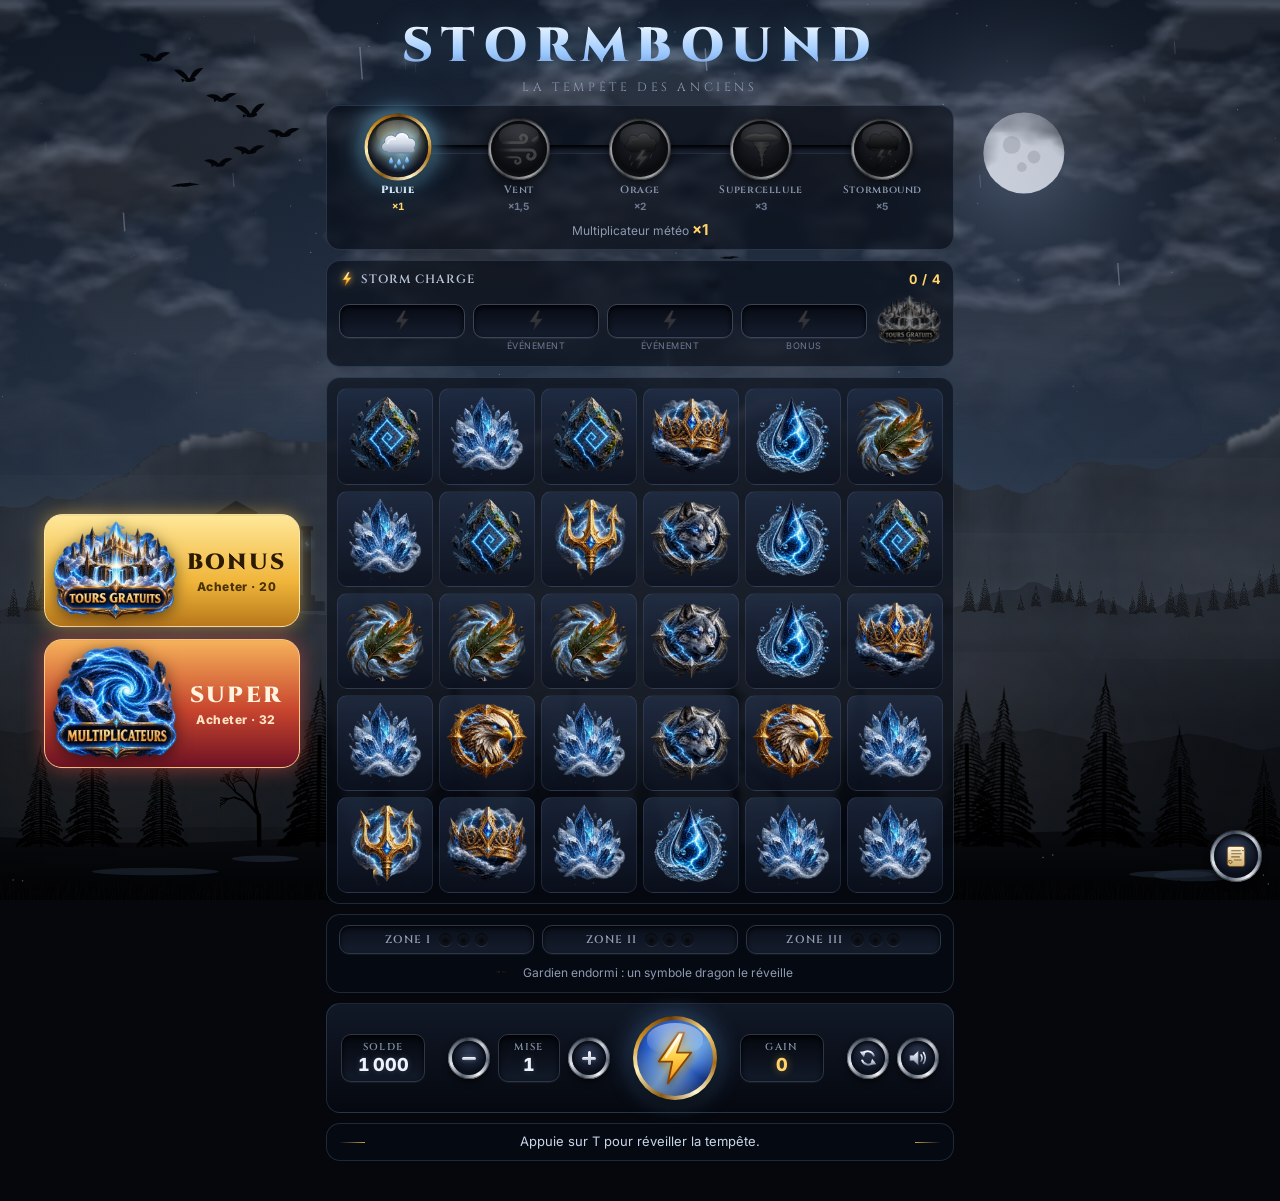
==== index.html @ 4acd870b "Show a gold lightning bolt on the SPIN orb instead of the T The T key still spins.  Co-Authored-By: " ====
<!doctype html>
<html lang="fr">
<head>
  <meta charset="utf-8">
  <meta name="viewport" content="width=device-width, initial-scale=1">
  <title>Stormbound — La Tempête des Anciens</title>
  <link rel="preconnect" href="https://fonts.googleapis.com">
  <link rel="stylesheet" href="https://fonts.googleapis.com/css2?family=Cinzel:wght@600;900&family=Inter:wght@400;600;800&display=swap">
  <link rel="stylesheet" href="style.css">
</head>
<body data-level="0">
  <canvas id="bg"></canvas>

  <div id="app">
    <header>
      <h1>STORMBOUND</h1>
      <div class="sub">La Tempête des Anciens</div>
    </header>

    <section id="weather" aria-label="Niveau de tempête">
      <div class="meter">
        <div class="groove"><div class="energy"></div></div>
        <div class="steps">
          <div class="step" data-l="0">
            <div class="medal"><div class="glass"><svg class="wx" viewBox="0 0 64 64" aria-hidden="true"><use href="#sym-wx0"/></svg></div></div>
            <small>Pluie</small><em>×1</em>
          </div>
          <div class="step" data-l="1">
            <div class="medal"><div class="glass"><svg class="wx" viewBox="0 0 64 64" aria-hidden="true"><use href="#sym-wx1"/></svg></div></div>
            <small>Vent</small><em>×1,5</em>
          </div>
          <div class="step" data-l="2">
            <div class="medal"><div class="glass"><svg class="wx" viewBox="0 0 64 64" aria-hidden="true"><use href="#sym-wx2"/></svg></div></div>
            <small>Orage</small><em>×2</em>
          </div>
          <div class="step" data-l="3">
            <div class="medal"><div class="glass"><svg class="wx" viewBox="0 0 64 64" aria-hidden="true"><use href="#sym-wx3"/></svg></div></div>
            <small>Supercellule</small><em>×3</em>
          </div>
          <div class="step" data-l="4">
            <div class="medal"><div class="glass"><svg class="wx" viewBox="0 0 64 64" aria-hidden="true"><use href="#sym-wx4"/></svg></div></div>
            <small>Stormbound</small><em>×5</em>
          </div>
        </div>
      </div>
      <div class="mult">Multiplicateur météo <b id="mult">×1</b></div>
    </section>

    <section id="gauge" aria-label="Storm Charge">
      <div class="charge-head">
        <svg class="bolt-ico" viewBox="0 0 64 64" aria-hidden="true"><use href="#sym-bolt"/></svg>
        <span>Storm Charge</span>
        <b><span id="chargeVal">0</span> / 4</b>
      </div>
      <div class="charge-row">
        <div class="cells">
          <div class="slot" data-i="0"><svg viewBox="0 0 64 64" aria-hidden="true"><use href="#sym-bolt"/></svg></div>
          <div class="slot" data-i="1"><svg viewBox="0 0 64 64" aria-hidden="true"><use href="#sym-bolt"/></svg><small>Événement</small></div>
          <div class="slot" data-i="2"><svg viewBox="0 0 64 64" aria-hidden="true"><use href="#sym-bolt"/></svg><small>Événement</small></div>
          <div class="slot" data-i="3"><svg viewBox="0 0 64 64" aria-hidden="true"><use href="#sym-bolt"/></svg><small>Bonus</small></div>
        </div>
        <img class="charge-goal" src="img/bonus.webp" alt="Eye of the Storm">
      </div>
    </section>

    <div id="fsBar" hidden></div>

    <div id="machine">
      <div id="buyBar">
        <button class="buy-btn" data-kind="eye" title="Acheter Eye of the Storm">
          <img class="buy-icon" src="img/bonus.webp" alt="">
          <span class="buy-text">
            <span class="buy-label">BONUS</span>
            <span class="buy-price" data-price="eye">20</span>
          </span>
        </button>
        <button class="buy-btn buy-super" data-kind="super" title="Acheter Super Eye of the Storm">
          <img class="buy-icon" src="img/super.webp" alt="">
          <span class="buy-text">
            <span class="buy-label">SUPER</span>
            <span class="buy-price" data-price="super">32</span>
          </span>
        </button>
      </div>
      <section id="boardWrap">
        <div id="dragon" aria-hidden="true">🐉</div>
        <div id="zoneLayer" aria-hidden="true">
          <div class="zone" data-z="0"></div><div class="zone" data-z="1"></div><div class="zone" data-z="2"></div>
        </div>
        <div id="board"></div>
        <div id="eye" aria-hidden="true"></div>
        <div id="banner"></div>
      </section>
    </div>

    <section id="zones" aria-label="Frappes du Gardien">
      <div class="zone-row">
        <div class="zinfo" data-z="0"><span>Zone I</span><div class="sockets"><i></i><i></i><i></i></div></div>
        <div class="zinfo" data-z="1"><span>Zone II</span><div class="sockets"><i></i><i></i><i></i></div></div>
        <div class="zinfo" data-z="2"><span>Zone III</span><div class="sockets"><i></i><i></i><i></i></div></div>
      </div>
      <div id="dragonStatus">
        <svg class="eye" viewBox="0 0 64 64" aria-hidden="true"><use href="#sym-icoeye"/></svg>
        <span class="txt">Gardien endormi : un symbole dragon le réveille</span>
      </div>
    </section>

    <section id="controls">
      <div class="plaque stat-balance"><small>Solde</small><b id="balance">1000</b></div>
      <div class="bet">
        <button id="betDown" class="knob" aria-label="Baisser la mise"><span class="minus"></span></button>
        <div class="plaque plaque-bet"><small>Mise</small><b id="bet">1</b></div>
        <button id="betUp" class="knob" aria-label="Augmenter la mise"><span class="plus"></span></button>
      </div>
      <button id="spin" aria-label="Lancer (touche T)"><svg class="spin-bolt" viewBox="0 0 64 64" aria-hidden="true"><use href="#sym-bolt"/></svg></button>
      <div class="plaque stat-win"><small>Gain</small><b id="win">0</b></div>
      <div class="toggles">
        <button id="auto" class="knob" title="Tours automatiques" aria-label="Tours automatiques"><svg viewBox="0 0 64 64" aria-hidden="true"><use href="#sym-icoauto"/></svg></button>
        <button id="sound" class="knob" title="Son" aria-label="Son"><svg viewBox="0 0 64 64" aria-hidden="true"><use href="#sym-icosound"/></svg></button>
      </div>
    </section>

    <div id="msg">Appuie sur T pour réveiller la tempête.</div>

    <button id="rulesBtn" class="knob" title="Règles et table des gains" aria-label="Règles et table des gains"><svg viewBox="0 0 64 64" aria-hidden="true"><use href="#sym-icorules"/></svg></button>


  </div>

  <div id="rulesModal" hidden>
    <div class="buy-card rules-card" role="dialog" aria-modal="true" aria-labelledby="rulesTitle">
      <h2 id="rulesTitle">Règles &amp; table des gains</h2>
      <div id="paytable"></div>
      <ul class="rules">
        <li><b>Gains partout :</b> 8 symboles identiques ou plus, n'importe où sur la grille 6×5 (Wilds compris, avec au moins 4 vrais symboles). Les gagnants explosent et d'autres tombent en cascade.</li>
        <li><b>Météo :</b> chaque tour commence sous la Pluie. Chaque cascade gagnante renforce la tempête (Vent ×1,5 → Orage ×2 → Supercellule ×3 → STORMBOUND ×5), et le multiplicateur s'applique aux gains suivants.</li>
        <li><b>Storm Charge :</b> chaque éclair remplit un quart de la jauge. À 2 puis à 3 éclairs, un événement aléatoire se produit : Éclair, Rafale, Pluie torrentielle ou Œil du cyclone.</li>
        <li><b>Eye of the Storm :</b> 4 éclairs dans un tour : silence… puis BOOM. 8 tours gratuits avec des Storm Wilds collants (3 vies). La tempête ne redescend plus d'un tour gratuit à l'autre, et 4 nouveaux éclairs ajoutent 3 tours.</li>
        <li><b>Achat de bonus :</b> les boutons BONUS et SUPER lancent directement 4 tours gratuits avec le Gardien : Eye of the Storm (20× la mise, 1 à 2 Storm Wilds) ou Super Eye of the Storm (32× la mise, 2 à 3 Storm Wilds). RTP de l'achat ≈ 96 %. Le bonus gagné avec 4 éclairs reste plus grand (8 tours).</li>
        <li><b>Le Gardien :</b> quand il apparaît, il devient Wild et frappe la grille. Pendant le bonus, il frappe à chaque tour et à chaque éclair. Au bout de 3 frappes au même endroit, la zone devient une <i>zone de tempête</i> : plus d'éclairs, plus de symboles premium, et des Wilds.</li>
      </ul>
      <p class="note" id="mathInfo"></p>
      <p class="note">Prototype de démonstration : crédits fictifs, aucun argent réel.</p>
      <button id="rulesClose">Fermer</button>
    </div>
  </div>

  <div id="buyModal" hidden>
    <div class="buy-card" role="dialog" aria-modal="true" aria-labelledby="buyTitle">
      <h2 id="buyTitle">Acheter un bonus</h2>
      <p class="buy-sub">Le bonus démarre tout de suite. Les gains sont calculés sur ta mise actuelle (<b id="buyBet">1</b>).</p>
      <div id="offers"></div>
      <div id="buyConfirm" hidden>
        <img id="confirmArt" src="img/bonus.webp" alt="">
        <p id="confirmText"></p>
        <div class="confirm-actions">
          <button id="confirmYes">Oui</button>
          <button id="confirmNo">Non</button>
        </div>
      </div>
      <button id="buyClose">Annuler</button>
    </div>
  </div>

  <div id="bonusWin" hidden>
    <div class="bw-rays" aria-hidden="true"></div>
    <div class="bw-card" role="status" aria-live="polite">
      <img class="bw-emblem" src="img/bonus.webp" alt="">
      <div class="bw-tier">GAIN</div>
      <div class="bw-amount">0</div>
      <div class="bw-x">×0 la mise</div>
      <div class="bw-sub"></div>
      <small class="bw-skip">Clique pour passer</small>
    </div>
  </div>

  <canvas id="fx"></canvas>
  <div id="transition" aria-hidden="true"></div>
  <script src="engine.js"></script>
  <script src="symbols.js"></script>
  <script src="game.js"></script>
</body>
</html>
---- style.css ----
:root {
  color-scheme: dark;
  --ink: #e8eef8;
  --muted: #8d9bb3;
  --panel: rgba(8, 12, 22, 0.62);
  --line: rgba(150, 180, 230, 0.18);
  --storm: #7fd3ff;
  --bolt: #eaf6ff;
  --gold: #ffd46b;
  --danger: #ff5a7a;
  --gap: 6px;
}

* { box-sizing: border-box; }

html, body {
  margin: 0;
  min-height: 100%;
  background: #05070c;
  color: var(--ink);
  font-family: Inter, system-ui, sans-serif;
  overflow-x: hidden;
}

canvas#bg, canvas#fx {
  position: fixed;
  inset: 0;
  width: 100vw;
  height: 100vh;
  display: block;
}
canvas#bg { z-index: 0; }
canvas#fx { z-index: 10; pointer-events: none; }

#app {
  position: relative;
  z-index: 1;
  max-width: 660px;
  margin: 0 auto;
  padding: 14px 16px 40px;
  display: flex;
  flex-direction: column;
  gap: 10px;
}

header { text-align: center; }
h1 {
  font-family: Cinzel, Georgia, serif;
  font-weight: 900;
  letter-spacing: 0.18em;
  margin: 0;
  font-size: clamp(28px, 8vw, 48px);
  background: linear-gradient(180deg, #ffffff 10%, #9fc9ff 60%, #5a79b8);
  -webkit-background-clip: text;
  background-clip: text;
  color: transparent;
  text-shadow: 0 0 30px rgba(127, 211, 255, 0.25);
}
.sub {
  font-family: Cinzel, Georgia, serif;
  color: var(--muted);
  letter-spacing: 0.3em;
  font-size: 12px;
  text-transform: uppercase;
}

section, #msg, details {
  background: var(--panel);
  border: 1px solid var(--line);
  border-radius: 14px;
  backdrop-filter: blur(3px);
}

/* ---------- weather ---------- */
#weather { padding: 12px 12px 10px; }

/* Five metal medallions on an engraved groove; the groove fills with storm energy */
.meter { position: relative; }
.groove {
  position: absolute;
  left: 10%;
  right: 10%;
  top: 27px;
  height: 8px;
  border-radius: 8px;
  background: linear-gradient(180deg, #05080f, #1a2233);
  box-shadow: inset 0 2px 3px rgba(0, 0, 0, 0.8), 0 1px 0 rgba(255, 255, 255, 0.08);
  overflow: hidden;
}
.groove .energy {
  height: 100%;
  width: 0%;
  border-radius: 8px;
  background: linear-gradient(90deg, #4f8fe8, #7fe0ff 30%, #ffd46b 55%, #7fe0b0 75%, #ff4d73);
  background-size: 100% 100%;
  box-shadow: 0 0 10px rgba(127, 224, 255, 0.8);
  transition: width 0.6s cubic-bezier(.2, .9, .3, 1);
}
.steps { position: relative; display: grid; grid-template-columns: repeat(5, 1fr); gap: 4px; }
.step {
  --glow: 127, 211, 255;
  display: flex;
  flex-direction: column;
  align-items: center;
  gap: 3px;
  text-align: center;
}
.step[data-l="1"] { --glow: 190, 225, 255; }
.step[data-l="2"] { --glow: 255, 205, 80; }
.step[data-l="3"] { --glow: 130, 240, 190; }
.step[data-l="4"] { --glow: 255, 77, 115; }
.medal {
  width: 62px;
  height: 62px;
  padding: 3px;
  border-radius: 50%;
  background: conic-gradient(from 210deg, #5d6878, #e9eef6, #7c8798, #3c4452, #cfd6e2, #6a7485, #f4f7fb, #5d6878);
  box-shadow: 0 3px 8px rgba(0, 0, 0, 0.6), inset 0 0 0 1px rgba(0, 0, 0, 0.5);
  transition: box-shadow 0.4s, filter 0.4s, transform 0.4s;
}
.glass {
  width: 100%;
  height: 100%;
  border-radius: 50%;
  display: grid;
  place-items: center;
  background: radial-gradient(circle at 50% 30%, #2a3752, #0b111f 68%);
  box-shadow: inset 0 3px 6px rgba(0, 0, 0, 0.85), inset 0 -2px 4px rgba(255, 255, 255, 0.06);
  position: relative;
  overflow: hidden;
}
.glass::after {
  /* curved reflection on the glass */
  content: "";
  position: absolute;
  inset: 3px 8px auto;
  height: 42%;
  border-radius: 50% 50% 45% 45%;
  background: linear-gradient(180deg, rgba(255, 255, 255, 0.22), rgba(255, 255, 255, 0));
  pointer-events: none;
}
.wx { width: 76%; height: 76%; transition: filter 0.4s, opacity 0.4s; }
.step small {
  font-family: Cinzel, Georgia, serif;
  font-size: 10.5px;
  font-weight: 600;
  letter-spacing: 0.06em;
  color: var(--muted);
}
.step em { font-style: normal; font-size: 10px; font-weight: 700; color: #6d7a90; font-variant-numeric: tabular-nums; }

/* not reached yet: dark, unlit glass */
.step:not(.on):not(.done) .wx { filter: grayscale(1) brightness(0.45); opacity: 0.75; }
.step:not(.on):not(.done) .medal { filter: brightness(0.7) saturate(0.4); }
/* already passed: lit but calm */
.step.done .medal { box-shadow: 0 3px 8px rgba(0, 0, 0, 0.6), 0 0 8px rgba(var(--glow), 0.35); }
.step.done small { color: #aab6c9; }
/* current level: gold rim, glowing glass */
.step.on .medal {
  background: conic-gradient(from 210deg, #8a5a14, #fff1b8, #c98a1c, #6e3f0a, #ffe08a, #a86d16, #fff6d0, #8a5a14);
  box-shadow: 0 3px 10px rgba(0, 0, 0, 0.6), 0 0 18px rgba(var(--glow), 0.75), 0 0 34px rgba(var(--glow), 0.35);
  transform: translateY(-2px) scale(1.08);
}
.step.on .glass { background: radial-gradient(circle at 50% 35%, rgba(var(--glow), 0.35), #0b111f 70%); }
.step.on .wx { filter: drop-shadow(0 0 4px rgba(var(--glow), 0.9)); animation: wxFloat 3s ease-in-out infinite; }
.step.on small { color: var(--ink); font-weight: 900; }
.step.on em { color: var(--gold); }
@keyframes wxFloat { 50% { transform: translateY(-2px); } }

.mult { margin-top: 8px; font-size: 12px; color: var(--muted); text-align: center; }
.mult b { color: var(--gold); font-size: 15px; }

/* ---------- Storm Charge: four energy cells leading to the bonus ---------- */
#gauge { padding: 10px 12px 8px; }
.charge-head {
  display: flex;
  align-items: center;
  gap: 6px;
  margin-bottom: 8px;
  font-family: Cinzel, Georgia, serif;
  font-size: 12px;
  font-weight: 600;
  letter-spacing: 0.08em;
  text-transform: uppercase;
  color: #b8c4d8;
}
.charge-head .bolt-ico { width: 16px; height: 16px; filter: drop-shadow(0 0 3px rgba(255, 200, 60, 0.7)); }
.charge-head b { margin-left: auto; font-family: Inter, system-ui, sans-serif; font-size: 13px; color: #ffd46b; font-variant-numeric: tabular-nums; }
.charge-row { display: flex; align-items: center; gap: 10px; }
.cells { flex: 1; display: grid; grid-template-columns: repeat(4, 1fr); gap: 8px; }
.slot {
  position: relative;
  height: 34px;
  border-radius: 10px;
  display: grid;
  place-items: center;
  background: linear-gradient(180deg, #070b14, #151d2e);
  border: 1px solid #3a4558;
  box-shadow: inset 0 2px 5px rgba(0, 0, 0, 0.9), 0 1px 0 rgba(255, 255, 255, 0.06);
  transition: background 0.35s, box-shadow 0.35s, border-color 0.35s;
}
.slot svg { width: 24px; height: 24px; filter: grayscale(1) brightness(0.35); opacity: 0.6; transition: filter 0.35s, opacity 0.35s, transform 0.35s; }
.slot small {
  position: absolute;
  top: calc(100% + 3px);
  left: 0;
  right: 0;
  text-align: center;
  font-size: 9px;
  letter-spacing: 0.06em;
  text-transform: uppercase;
  color: #6d7a90;
}
.slot.on {
  border-color: #ffd46b;
  background: radial-gradient(ellipse at 50% 40%, rgba(255, 212, 107, 0.45), #3a2606 80%);
  box-shadow: inset 0 0 10px rgba(255, 220, 120, 0.5), 0 0 14px rgba(255, 190, 60, 0.55);
}
.slot.on svg { filter: drop-shadow(0 0 5px rgba(255, 210, 90, 0.9)); opacity: 1; transform: scale(1.1); }
.slot.on small { color: #ffd46b; }
.slot.charged { animation: slotIn 0.5s cubic-bezier(.2, 1.6, .4, 1); }
@keyframes slotIn { 0% { transform: scale(0.8); } 50% { transform: scale(1.12); } }
#gauge { padding-bottom: 20px; }
.charge-goal {
  width: 64px;
  height: auto;
  filter: grayscale(0.85) brightness(0.55);
  transition: filter 0.4s, transform 0.4s;
}
.charge-goal.ready { filter: drop-shadow(0 0 10px rgba(127, 211, 255, 0.9)); transform: scale(1.08); animation: wxFloat 1.4s ease-in-out infinite; }

/* ---------- board ---------- */
#boardWrap {
  position: relative;
  padding: 10px;
  overflow: hidden;
}
#board {
  position: relative;
  z-index: 2;
  display: grid;
  grid-template-columns: repeat(6, 1fr);
  grid-template-rows: repeat(5, 1fr);
  gap: var(--gap);
  aspect-ratio: 6 / 5;
  transition: opacity 0.35s, transform 0.35s, filter 0.35s;
}
#board.vanish { opacity: 0.05; transform: scale(0.9); filter: blur(4px); }

.cell {
  position: relative;
  display: flex;
  align-items: center;
  justify-content: center;
  border-radius: 10px;
  background: linear-gradient(180deg, rgba(40, 55, 85, 0.55), rgba(12, 18, 32, 0.75));
  border: 1px solid rgba(160, 190, 240, 0.12);
  font-size: clamp(20px, 6.6vw, 42px);
  user-select: none;
}
.cell .sym { display: block; line-height: 1; }
.cell.stormz { border-color: rgba(190, 120, 255, 0.45); }

.cell.s-wild .sym { filter: drop-shadow(0 0 8px #7fd3ff); }
.cell.sticky {
  background: radial-gradient(circle, rgba(127, 211, 255, 0.45), rgba(20, 40, 80, 0.8));
  border-color: #7fd3ff;
  box-shadow: 0 0 14px rgba(127, 211, 255, 0.6), inset 0 0 12px rgba(127, 211, 255, 0.4);
}
.cell.sticky .sym { animation: spinSym 3s linear infinite; transform-origin: 50% 50%; }
.cell.sticky::after {
  content: attr(data-life);
  position: absolute;
  right: 4px;
  bottom: 2px;
  font-size: 11px;
  font-weight: 800;
  color: #fff;
  text-shadow: 0 0 4px #000;
}
.cell.s-charge .sym { filter: drop-shadow(0 0 6px #ffe66b); }
.cell.s-dragon .sym { filter: drop-shadow(0 0 8px #ff5a7a); }

.cell.drop .sym { animation: drop 0.42s cubic-bezier(.3, 1.4, .5, 1) both; animation-delay: var(--d, 0ms); }
.cell.fall .sym { animation: fall 0.32s ease-in both; animation-delay: var(--d, 0ms); }
.cell.slide .sym { animation: slide 0.4s ease-out both; }
.cell.win { animation: winPulse 0.7s ease-in-out; z-index: 3; }
.cell.win .sym { animation: winSym 0.43s ease-out forwards; transform-origin: 50% 50%; }
.cell.burst .sym { animation: burst 0.24s ease-in forwards; transform-origin: 50% 50%; }
.cell.burst .sym.old { animation: none; }
.cell.absorb .sym { animation: absorb 0.45s ease-in forwards; }
.cell.struck { animation: struck 0.6s ease-out; }
.cell.hidden .sym { animation: mystery 0.5s linear infinite; }
.cell.reveal .sym { animation: reveal 0.5s cubic-bezier(.3, 1.6, .5, 1); }
.cell.wildborn { animation: wildborn 0.6s ease-out; }

@keyframes drop { from { transform: translateY(-260%); opacity: 0; } 60% { opacity: 1; } to { transform: none; } }
@keyframes fall { from { transform: translateY(-90%); } to { transform: none; } }
@keyframes slide { from { transform: translateX(var(--sx, 100%)); opacity: 0.2; } to { transform: none; opacity: 1; } }
@keyframes winPulse {
  0%, 100% { box-shadow: none; }
  40% { box-shadow: 0 0 22px var(--gold), inset 0 0 16px rgba(255, 212, 107, 0.6); border-color: var(--gold); }
}
@keyframes winSym { 0% { transform: scale(1); } 55% { transform: scale(1.3); } 100% { transform: scale(1.18); } }
@keyframes burst {
  0% { transform: scale(1.18); opacity: 1; filter: brightness(1); }
  40% { transform: scale(1.45); opacity: 1; filter: brightness(2.4); }
  100% { transform: scale(0.2); opacity: 0; filter: brightness(3); }
}
@keyframes absorb { to { transform: translateY(-300%) scale(0.2); opacity: 0; } }
@keyframes struck {
  0% { background: #eaf6ff; box-shadow: 0 0 40px #bfe7ff; }
  100% { box-shadow: none; }
}
@keyframes mystery { 0% { transform: rotateY(0); } 100% { transform: rotateY(360deg); } }
@keyframes reveal { from { transform: scale(2.2); opacity: 0; } to { transform: none; opacity: 1; } }
@keyframes wildborn { 0% { transform: scale(1.6); background: #fff; } 100% { transform: none; } }
@keyframes spinSym { to { transform: rotate(360deg); } }

#board.slow .cell.hidden .sym { animation-duration: 1.4s; }
#board.slow { filter: saturate(0.6) brightness(0.85); }

/* zones */
#zoneLayer {
  position: absolute;
  inset: 10px;
  z-index: 1;
  display: grid;
  grid-template-columns: repeat(3, 1fr);
  gap: var(--gap);
  pointer-events: none;
}
.zone { border-radius: 12px; transition: background 0.5s, box-shadow 0.5s; }
.zone.storm {
  background: linear-gradient(180deg, rgba(160, 90, 255, 0.28), rgba(255, 60, 120, 0.18));
  box-shadow: 0 0 24px rgba(170, 100, 255, 0.5);
  animation: zonePulse 2.4s ease-in-out infinite;
}
.zone.hitfx { animation: zoneHit 0.7s ease-out; }
@keyframes zonePulse { 50% { box-shadow: 0 0 40px rgba(200, 120, 255, 0.75); } }
@keyframes zoneHit { 0% { background: rgba(230, 245, 255, 0.85); } 100% { background: transparent; } }

/* dragon */
#dragon {
  position: absolute;
  z-index: 0;
  left: 50%;
  top: 50%;
  font-size: min(70vw, 420px);
  line-height: 1;
  transform: translate(-50%, -50%) scale(0.6);
  opacity: 0;
  filter: grayscale(0.6) brightness(0.45) drop-shadow(0 0 40px rgba(127, 211, 255, 0.6));
  transition: opacity 1s, transform 1s;
  pointer-events: none;
}
#dragon.active { opacity: 0.45; transform: translate(-50%, -50%) scale(1); animation: hover 4s ease-in-out infinite; }
#dragon.roar { opacity: 0.8; filter: grayscale(0) brightness(1) drop-shadow(0 0 60px #bfe7ff); }
@keyframes hover { 50% { transform: translate(-50%, -54%) scale(1.03); } }

/* eye of the storm */
#eye {
  position: absolute;
  z-index: 4;
  left: 50%;
  top: 50%;
  width: 80%;
  aspect-ratio: 1;
  transform: translate(-50%, -50%) scale(0.2);
  border-radius: 50%;
  opacity: 0;
  pointer-events: none;
  background:
    radial-gradient(circle, #000 0 12%, #9fe0ff 14%, rgba(40, 90, 160, 0.9) 22%, transparent 70%),
    conic-gradient(from 0deg, rgba(127, 211, 255, 0.0), rgba(127, 211, 255, 0.7), rgba(80, 40, 160, 0.3), rgba(127, 211, 255, 0.0), rgba(127, 211, 255, 0.7), rgba(127, 211, 255, 0));
  transition: opacity 0.5s, transform 0.9s cubic-bezier(.2, .9, .3, 1);
}
#eye.show { opacity: 1; transform: translate(-50%, -50%) scale(1); animation: eyeSpin 2.2s linear infinite; }
@keyframes eyeSpin { to { transform: translate(-50%, -50%) scale(1) rotate(360deg); } }

/* banner + floats */
#banner {
  position: absolute;
  z-index: 6;
  left: 50%;
  top: 50%;
  transform: translate(-50%, -50%) scale(0.6);
  padding: 10px 18px;
  border-radius: 12px;
  font-family: Cinzel, Georgia, serif;
  font-weight: 900;
  font-size: clamp(18px, 5.5vw, 32px);
  letter-spacing: 0.08em;
  text-align: center;
  white-space: nowrap;
  background: rgba(4, 8, 16, 0.78);
  border: 1px solid rgba(127, 211, 255, 0.5);
  box-shadow: 0 0 30px rgba(127, 211, 255, 0.35);
  opacity: 0;
  pointer-events: none;
  transition: opacity 0.25s, transform 0.35s cubic-bezier(.2, 1.4, .4, 1);
}
#banner.show { opacity: 1; transform: translate(-50%, -50%) scale(1); }

.float {
  position: absolute;
  z-index: 7;
  left: 50%;
  top: 40%;
  transform: translateX(-50%);
  font-weight: 800;
  font-size: 26px;
  color: var(--gold);
  text-shadow: 0 0 12px rgba(255, 180, 60, 0.8), 0 2px 0 #000;
  pointer-events: none;
  animation: floatUp 1.2s ease-out forwards;
}
@keyframes floatUp { to { transform: translate(-50%, -80px); opacity: 0; } }

/* zones info */
#zones { padding: 10px 12px; display: flex; flex-direction: column; gap: 8px; }
.zone-row { display: grid; grid-template-columns: repeat(3, 1fr); gap: 8px; }
.zinfo {
  display: flex;
  align-items: center;
  justify-content: center;
  gap: 8px;
  padding: 6px 8px;
  border-radius: 10px;
  background: linear-gradient(180deg, #0a0f1a, #151d2d);
  border: 1px solid #2c3647;
  box-shadow: inset 0 2px 4px rgba(0, 0, 0, 0.8), 0 1px 0 rgba(255, 255, 255, 0.05);
}
.zinfo span {
  font-family: Cinzel, Georgia, serif;
  font-size: 11px;
  font-weight: 600;
  letter-spacing: 0.1em;
  text-transform: uppercase;
  color: #93a0b6;
  white-space: nowrap;
}
.sockets { display: flex; gap: 5px; }
/* engraved sockets that receive a crystal when the Guardian strikes */
.sockets i {
  width: 13px;
  height: 13px;
  border-radius: 50%;
  background: radial-gradient(circle at 50% 60%, #05070c, #1b2230);
  box-shadow: inset 0 1px 2px rgba(0, 0, 0, 0.9), 0 1px 0 rgba(255, 255, 255, 0.12);
  transition: background 0.3s, box-shadow 0.3s;
}
.sockets i.on {
  background: radial-gradient(circle at 35% 30%, #ffffff, #9fe3ff 30%, #2a7fd6 75%, #0d2f66);
  box-shadow: 0 0 8px rgba(127, 211, 255, 0.9), inset 0 -1px 2px rgba(0, 0, 0, 0.4);
}
.zinfo.storm { border-color: rgba(200, 130, 255, 0.55); box-shadow: inset 0 0 12px rgba(170, 90, 255, 0.25), 0 0 10px rgba(170, 90, 255, 0.3); }
.zinfo.storm span { color: #e0c2ff; }
.zinfo.storm .sockets i {
  background: radial-gradient(circle at 35% 30%, #ffffff, #e0b3ff 30%, #9146e0 75%, #3a0f6b);
  box-shadow: 0 0 9px rgba(190, 120, 255, 0.95);
}
#dragonStatus { display: flex; align-items: center; justify-content: center; gap: 8px; font-size: 12px; color: var(--muted); }
#dragonStatus .eye { width: 28px; height: 20px; transform: scaleY(0.14); filter: grayscale(0.9) brightness(0.5); transition: transform 0.5s cubic-bezier(.3, 1.4, .5, 1), filter 0.5s; }
#dragonStatus.active { color: #ffc2cc; font-weight: 700; }
#dragonStatus.active .eye { transform: scaleY(1); filter: drop-shadow(0 0 6px rgba(255, 90, 60, 0.9)); animation: blink 5s infinite; }
@keyframes blink { 0%, 92%, 100% { transform: scaleY(1); } 95% { transform: scaleY(0.1); } }

/* ---------- control deck ---------- */
#controls {
  padding: 12px 14px;
  display: flex;
  flex-wrap: wrap;
  align-items: center;
  justify-content: space-between;
  gap: 10px;
  background: linear-gradient(180deg, rgba(20, 28, 44, 0.85), rgba(6, 9, 16, 0.9));
}
.plaque {
  display: flex;
  flex-direction: column;
  align-items: center;
  min-width: 84px;
  padding: 5px 10px 6px;
  border-radius: 10px;
  background: linear-gradient(180deg, #05080f, #121a29);
  border: 1px solid #2c3647;
  box-shadow: inset 0 2px 5px rgba(0, 0, 0, 0.9), 0 1px 0 rgba(255, 255, 255, 0.06);
}
.plaque small {
  font-family: Cinzel, Georgia, serif;
  font-size: 10px;
  font-weight: 600;
  letter-spacing: 0.14em;
  text-transform: uppercase;
  color: #8390a6;
}
.plaque b {
  font-size: 18px;
  font-weight: 800;
  color: #eef3fb;
  font-variant-numeric: tabular-nums;
  text-shadow: 0 0 6px rgba(160, 200, 255, 0.25);
}
.stat-win b { color: var(--gold); text-shadow: 0 0 8px rgba(255, 200, 80, 0.45); }
.plaque-bet { min-width: 62px; }
.bet, .toggles { display: flex; align-items: center; gap: 8px; }

button {
  font: inherit;
  color: var(--ink);
  background: rgba(255, 255, 255, 0.07);
  border: 1px solid var(--line);
  border-radius: 10px;
  padding: 8px 12px;
  cursor: pointer;
}
button:hover { background: rgba(255, 255, 255, 0.14); }

/* round brushed-metal knobs */
.knob {
  position: relative;
  width: 42px;
  height: 42px;
  padding: 0;
  border-radius: 50%;
  display: grid;
  place-items: center;
  border: none;
  background: conic-gradient(from 200deg, #56606f, #e4e9f1, #737d8d, #3a424f, #cdd4df, #626c7c, #f2f5f9, #56606f);
  box-shadow: 0 3px 6px rgba(0, 0, 0, 0.6), inset 0 0 0 1px rgba(0, 0, 0, 0.45);
}
.knob::before {
  content: "";
  position: absolute;
  inset: 4px;
  border-radius: 50%;
  background: radial-gradient(circle at 50% 30%, #2b3650, #0a0f1b 70%);
  box-shadow: inset 0 2px 4px rgba(0, 0, 0, 0.85);
}
.knob > * { position: relative; }
.knob svg { width: 22px; height: 22px; }
.knob:hover { background: conic-gradient(from 200deg, #6a7484, #ffffff, #8a95a6, #4a5362, #e2e8f0, #7a8494, #ffffff, #6a7484); }
.knob:active { transform: translateY(1px); }
.knob .minus, .knob .plus { width: 14px; height: 3px; border-radius: 2px; background: linear-gradient(180deg, #ffffff, #aab5c8); box-shadow: 0 0 4px rgba(160, 200, 255, 0.4); }
.knob .plus::after { content: ""; position: absolute; left: 5.5px; top: -5.5px; width: 3px; height: 14px; border-radius: 2px; background: inherit; }
.knob.on { background: conic-gradient(from 200deg, #8a5a14, #fff1b8, #c98a1c, #6e3f0a, #ffe08a, #a86d16, #fff6d0, #8a5a14); box-shadow: 0 0 14px rgba(255, 200, 80, 0.6); }
#auto.on svg { animation: spinIco 2.4s linear infinite; }
@keyframes spinIco { to { transform: rotate(360deg); } }
.knob:disabled { filter: grayscale(0.7) brightness(0.7); cursor: default; }

/* SPIN: a storm orb set in a gold ring */
#spin {
  position: relative;
  width: 104px;
  height: 104px;
  padding: 5px;
  border-radius: 50%;
  border: none;
  background: conic-gradient(from 200deg, #8a5a14, #fff1b8, #c98a1c, #6e3f0a, #ffe08a, #a86d16, #fff6d0, #8a5a14);
  box-shadow: 0 6px 14px rgba(0, 0, 0, 0.7), 0 0 26px rgba(111, 182, 255, 0.45);
  overflow: hidden;
  isolation: isolate;
}
#spin::before {
  /* swirling plasma inside the orb */
  content: "";
  position: absolute;
  inset: 5px;
  border-radius: 50%;
  background:
    conic-gradient(from 0deg, rgba(160, 220, 255, 0.0), rgba(160, 220, 255, 0.55), rgba(40, 90, 200, 0.0) 35%, rgba(190, 235, 255, 0.5) 60%, rgba(40, 90, 200, 0) 80%),
    radial-gradient(circle at 50% 40%, #9fd4ff, #2a62d0 45%, #0b1d57 80%);
  animation: plasma 6s linear infinite;
  z-index: -1;
}
#spin::after {
  /* glass reflection */
  content: "";
  position: absolute;
  inset: 9px 18px auto;
  height: 38%;
  border-radius: 50% 50% 45% 45%;
  background: linear-gradient(180deg, rgba(255, 255, 255, 0.45), rgba(255, 255, 255, 0));
  pointer-events: none;
}
#spin span {
  font-family: Cinzel, Georgia, serif;
  font-weight: 900;
  font-size: 21px;
  letter-spacing: 0.12em;
  color: #ffffff;
  text-shadow: 0 0 10px rgba(180, 225, 255, 0.95), 0 2px 3px rgba(0, 0, 0, 0.6);
}
#spin:hover { background: conic-gradient(from 200deg, #a06a18, #ffffff, #e0a030, #845010, #fff0a0, #c0801c, #ffffff, #a06a18); }
#spin:hover::before { animation-duration: 2.5s; }
#spin:active { transform: scale(0.97); }
#spin:disabled { filter: grayscale(0.6) brightness(0.75); cursor: default; }
#spin:disabled::before { animation-play-state: paused; }
@keyframes plasma { to { transform: rotate(360deg); } }

#msg {
  position: relative;
  padding: 9px 44px;
  font-size: 13px;
  color: #c9d6ea;
  min-height: 38px;
  text-align: center;
}
#msg::before, #msg::after {
  /* engraved filigree lines on both sides */
  content: "";
  position: absolute;
  top: 50%;
  width: 26px;
  height: 1px;
  background: linear-gradient(90deg, transparent, #c9a24a);
}
#msg::before { left: 12px; }
#msg::after { right: 12px; transform: scaleX(-1); }

details { padding: 8px 12px; font-size: 13px; }
summary {
  cursor: pointer;
  color: #93a0b6;
  font-family: Cinzel, Georgia, serif;
  font-weight: 600;
  letter-spacing: 0.08em;
}

#paytable {
  margin-top: 10px;
  display: grid;
  grid-template-columns: repeat(auto-fill, minmax(130px, 1fr));
  gap: 6px;
}
.pay {
  display: flex;
  align-items: center;
  gap: 8px;
  padding: 6px 8px;
  border-radius: 8px;
  background: rgba(255, 255, 255, 0.05);
}
.pay .e { font-size: 24px; }
.pay small { display: block; color: var(--muted); font-size: 11px; line-height: 1.35; }
.rules { padding-left: 18px; line-height: 1.5; }
.note { color: var(--muted); font-size: 11px; }

/* atmosphere by level */
body.hush #app { filter: brightness(0.45) saturate(0.4); transition: filter 0.3s; }
body.shake #app { animation: shake 0.6s linear; }
@keyframes shake {
  10%, 50%, 90% { transform: translate(-6px, 3px); }
  30%, 70% { transform: translate(6px, -4px); }
}
body[data-level="3"] #boardWrap { box-shadow: 0 0 40px rgba(120, 200, 170, 0.18); }
body[data-level="4"] #boardWrap { box-shadow: 0 0 50px rgba(255, 60, 110, 0.3); border-color: rgba(255, 90, 122, 0.4); }
body[data-level="4"] h1 { background: linear-gradient(180deg, #fff 10%, #ff9fb3 60%, #9b3a7c); -webkit-background-clip: text; background-clip: text; }

@media (max-width: 480px) {
  .step small { font-size: 8.5px; }
}

/* free spins */
#fsBar {
  text-align: center;
  padding: 8px 12px;
  border-radius: 12px;
  font-family: Cinzel, Georgia, serif;
  font-weight: 900;
  letter-spacing: 0.08em;
  color: #eaf6ff;
  background: linear-gradient(90deg, rgba(43, 108, 255, 0.35), rgba(127, 211, 255, 0.45), rgba(43, 108, 255, 0.35));
  border: 1px solid rgba(127, 211, 255, 0.6);
  box-shadow: 0 0 24px rgba(127, 211, 255, 0.35);
}
body.bonus #boardWrap { border-color: rgba(127, 211, 255, 0.55); box-shadow: 0 0 36px rgba(127, 211, 255, 0.3); }

/* column-by-column drop: symbols never fade, they fall through the board */
#board { overflow: clip; overflow-clip-margin: 8px; }
.cell .sym {
  position: relative;
  z-index: 2;
  transform-origin: 50% 90%;
  backface-visibility: hidden;
}
.cell .sym.old {
  position: absolute;
  inset: 0;
  display: flex;
  align-items: center;
  justify-content: center;
  visibility: hidden;
}
.cell.land .sym, .cell.leaving .sym.old { will-change: transform; }
.cell.leaving .sym.old {
  visibility: visible;
  animation: colOut var(--fall, 190ms) cubic-bezier(.5, 0, .9, .5) var(--out-delay, 0ms) forwards;
}
.cell.land .sym:not(.old) { animation: colIn var(--dur, 380ms) linear both; animation-delay: var(--d, 0ms); }

@keyframes colOut {
  from { transform: translate3d(0, 0, 0); }
  to { transform: translate3d(0, var(--to, 500px), 0) scale(0.94, 1.08); }
}
/* fall (accelerating, slightly stretched) → squash on impact → rebound → small second bounce → settle */
@keyframes colIn {
  0%   { transform: translate3d(0, var(--from, -500px), 0) scale(0.94, 1.08); animation-timing-function: cubic-bezier(.5, 0, .9, .5); }
  50%  { transform: translate3d(0, 0, 0) scale(1.14, 0.84); animation-timing-function: cubic-bezier(.2, .8, .4, 1); }
  68%  { transform: translate3d(0, var(--bounce, -8px), 0) scale(0.95, 1.06); animation-timing-function: cubic-bezier(.6, 0, .9, .5); }
  80%  { transform: translate3d(0, 0, 0) scale(1.06, 0.94); animation-timing-function: cubic-bezier(.2, .8, .4, 1); }
  90%  { transform: translate3d(0, var(--bounce2, -2px), 0) scale(0.99, 1.01); animation-timing-function: ease-in-out; }
  100% { transform: translate3d(0, 0, 0) scale(1, 1); }
}
@media (prefers-reduced-motion: reduce) {
  .cell.land .sym:not(.old) { animation-duration: 1ms; animation-delay: 0ms; }
  .cell.leaving .sym.old { animation-duration: 1ms; }
}

/* symbol artwork */
.cell .sym .art { display: block; width: 1.6em; height: 1.6em; overflow: visible; }
.cell .sym img.art { width: 1.95em; height: 1.95em; object-fit: contain; -webkit-user-drag: none; user-select: none; }
.pay .e img.art { width: 40px; height: 40px; object-fit: contain; }
.pay .e .art { width: 34px; height: 34px; display: block; }

/* level transitions */
#transition {
  position: fixed;
  inset: 0;
  z-index: 9;
  pointer-events: none;
  opacity: 0;
  transition: opacity 0.22s;
}
#transition.dark { opacity: 1; background: rgba(2, 4, 14, 0.6); }
#transition.green { opacity: 1; background: radial-gradient(circle at 50% 50%, rgba(120, 255, 190, 0.18), rgba(10, 40, 30, 0.5) 70%); animation: greenPulse 1s ease-in-out; }
#transition.black { opacity: 1; background: #000; transition-duration: 0.12s; }
#transition.red { opacity: 1; background: radial-gradient(circle at 50% 50%, rgba(255, 60, 100, 0.35), rgba(60, 0, 20, 0.6) 75%); animation: redFade 1.2s ease-out forwards; }
@keyframes greenPulse { 0%, 100% { filter: brightness(1); } 50% { filter: brightness(1.8); } }
@keyframes redFade { from { opacity: 1; } to { opacity: 0; } }

.step.levelup .medal { animation: stepUp 1s cubic-bezier(.2, 1.4, .4, 1); }
.step.levelup .wx { animation: stepGlow 1s ease-out; }
@keyframes stepUp { 0% { transform: scale(1); } 35% { transform: scale(1.35); } 100% { transform: translateY(-2px) scale(1.08); } }
@keyframes stepGlow { 0% { filter: drop-shadow(0 0 0 #fff); } 35% { filter: drop-shadow(0 0 14px #fff) brightness(1.6); } 100% { filter: none; } }

#board.charged .cell {
  border-color: #9fe3ff;
  box-shadow: 0 0 12px rgba(127, 211, 255, 0.7), inset 0 0 10px rgba(127, 211, 255, 0.35);
  transition: box-shadow 0.15s, border-color 0.15s;
}

body.sway #app { animation: sway 0.9s ease-in-out; }
@keyframes sway {
  20% { transform: translateX(10px) skewX(-2deg); }
  45% { transform: translateX(-6px) skewX(1.2deg); }
  70% { transform: translateX(3px) skewX(-0.5deg); }
}
body.rumble #app { animation: rumble 1s linear; }
@keyframes rumble {
  10%, 30%, 50%, 70%, 90% { transform: translate(-2px, 2px); }
  20%, 40%, 60%, 80% { transform: translate(2px, -2px); }
}

#banner.lvl-1.show { animation: gustIn 1.4s cubic-bezier(.2, .9, .3, 1); color: #e6f4ff; }
@keyframes gustIn {
  0% { transform: translate(-160%, -50%) skewX(-25deg); filter: blur(6px); opacity: 0; }
  45% { transform: translate(-50%, -50%) skewX(6deg); filter: blur(0); opacity: 1; }
  60% { transform: translate(-50%, -50%) skewX(0); }
}
#banner.lvl-2.show { animation: zap 1.4s steps(1); border-color: #9fe3ff; color: #eaf6ff; text-shadow: 0 0 12px #7fd3ff, 0 0 2px #fff; }
@keyframes zap {
  0% { opacity: 0; } 8% { opacity: 1; } 14% { opacity: 0.2; } 20% { opacity: 1; } 28% { opacity: 0.4; } 34% { opacity: 1; }
}
#banner.lvl-3.show { border-color: #9dffcf; color: #eafff4; box-shadow: 0 0 34px rgba(120, 255, 190, 0.5); animation: spinIn 1.5s cubic-bezier(.2, 1.2, .3, 1); }
@keyframes spinIn { 0% { transform: translate(-50%, -50%) rotate(-200deg) scale(0.2); opacity: 0; } 55% { transform: translate(-50%, -50%) rotate(8deg) scale(1.08); opacity: 1; } 75% { transform: translate(-50%, -50%) rotate(0) scale(1); } }
#banner.lvl-4.show { border-color: #ff6f93; color: #fff0f4; background: rgba(40, 0, 12, 0.85); box-shadow: 0 0 50px rgba(255, 60, 110, 0.6); text-shadow: 0 0 14px #ff4d7d; animation: slam 1.8s cubic-bezier(.2, 1.5, .4, 1); }
@keyframes slam { 0% { transform: translate(-50%, -50%) scale(3); opacity: 0; filter: blur(8px); } 30% { transform: translate(-50%, -50%) scale(0.92); opacity: 1; filter: blur(0); } 45% { transform: translate(-50%, -50%) scale(1.04); } 60% { transform: translate(-50%, -50%) scale(1); } }

@media (prefers-reduced-motion: reduce) {
  #banner.show, .step.levelup .medal, .step.levelup .wx { animation: none; }
}

/* bonus buy */
/* Two BONUS buttons stacked on the left side of the machine, centred on the grid */
#machine { position: relative; }
#buyBar {
  position: absolute;
  z-index: 5;
  top: 50%;
  right: calc(100% + 26px);
  transform: translateY(-50%);
  display: flex;
  flex-direction: column;
  gap: 12px;
}
.buy-btn {
  width: 120px;
  padding: 6px 6px 8px;
  display: flex;
  flex-direction: column;
  align-items: center;
  gap: 3px;
  border-radius: 16px;
  font-family: Cinzel, Georgia, serif;
  font-weight: 900;
  color: #2b1a02;
  background: linear-gradient(180deg, #ffe89a, #f0b53a 60%, #b8791c);
  border: 1px solid #ffe7a6;
  box-shadow: 0 0 18px rgba(255, 200, 80, 0.5);
  animation: buyGlow 2.4s ease-in-out infinite;
}
.buy-super {
  color: #fff4e0;
  background: linear-gradient(180deg, #f6b25a, #c8452e 55%, #6e1224);
  border-color: #ffc98a;
  box-shadow: 0 0 20px rgba(255, 90, 70, 0.5);
  animation-name: superGlow;
}
.buy-btn .buy-icon { width: 108px; height: auto; display: block; filter: drop-shadow(0 3px 8px rgba(0, 0, 0, 0.55)); }
.buy-btn .buy-text { display: flex; flex-direction: column; align-items: center; gap: 2px; }
.buy-btn .buy-label { font-size: 17px; letter-spacing: 0.12em; }
.buy-btn .buy-price { white-space: nowrap; font-family: Inter, system-ui, sans-serif; font-size: 11px; font-weight: 800; letter-spacing: 0.04em; color: #4a3208; font-variant-numeric: tabular-nums; }
.buy-super .buy-price { color: #ffe3c2; }
.buy-btn:hover { filter: brightness(1.1); }
.buy-btn:disabled { filter: grayscale(0.7) brightness(0.7); cursor: default; animation: none; }
@keyframes buyGlow { 50% { box-shadow: 0 0 30px rgba(255, 210, 90, 0.85); } }
@keyframes superGlow { 50% { box-shadow: 0 0 32px rgba(255, 90, 70, 0.85); } }

/* Plenty of room beside the machine: wide, horizontal banners */
@media (min-width: 1240px) {
  .buy-btn {
    flex-direction: row;
    width: 256px;
    padding: 6px 14px 6px 8px;
    gap: 10px;
    border-radius: 18px;
  }
  .buy-btn .buy-icon { width: 124px; flex: none; }
  .buy-btn .buy-text { flex: 1; }
  .buy-btn .buy-label { font-size: 22px; letter-spacing: 0.1em; }
  .buy-btn .buy-price { font-size: 12px; }
}

/* Not enough room beside the machine: vertical tabs on the grid's left edge */
@media (max-width: 959px) {
  #buyBar { right: auto; left: -16px; gap: 8px; }
  .buy-btn {
    width: 26px;
    padding: 12px 0;
    border-radius: 0 12px 12px 0;
    writing-mode: vertical-rl;
    transform: rotate(180deg);
  }
  .buy-btn .buy-icon, .buy-btn .buy-price { display: none; }
  .buy-btn .buy-label { font-size: 12px; letter-spacing: 0.16em; }
}
@media (prefers-reduced-motion: reduce) { .buy-btn { animation: none; } }

#buyModal {
  position: fixed;
  inset: 0;
  z-index: 20;
  display: flex;
  align-items: center;
  justify-content: center;
  padding: 16px;
  background: rgba(2, 4, 12, 0.72);
  backdrop-filter: blur(4px);
}
#buyModal[hidden] { display: none; }
.buy-card {
  width: min(640px, 100%);
  max-height: 100%;
  overflow-y: auto;
  padding: 18px;
  border-radius: 16px;
  background: linear-gradient(180deg, rgba(20, 30, 54, 0.97), rgba(8, 12, 24, 0.97));
  border: 1px solid rgba(127, 211, 255, 0.4);
  box-shadow: 0 0 40px rgba(127, 211, 255, 0.25);
  display: flex;
  flex-direction: column;
  gap: 12px;
}
.buy-card h2 { margin: 0; font-family: Cinzel, Georgia, serif; font-weight: 900; letter-spacing: 0.08em; text-align: center; text-wrap: balance; }
.buy-sub { margin: 0; text-align: center; color: var(--muted); font-size: 13px; }
#offers { display: grid; grid-template-columns: repeat(auto-fit, minmax(220px, 1fr)); gap: 12px; }
.offer {
  display: flex;
  flex-direction: column;
  align-items: center;
  gap: 8px;
  padding: 14px;
  border-radius: 14px;
  background: rgba(255, 255, 255, 0.04);
  border: 1px solid var(--line);
}
.offer-super { border-color: rgba(255, 110, 140, 0.55); box-shadow: inset 0 0 30px rgba(255, 60, 110, 0.12); }
.offer-art .art { width: 180px; height: 130px; display: block; object-fit: contain; filter: drop-shadow(0 0 14px rgba(127, 211, 255, 0.5)); }
.offer-super .offer-art .art { filter: drop-shadow(0 0 16px rgba(255, 80, 110, 0.6)); }
.offer h3 { margin: 0; font-family: Cinzel, Georgia, serif; font-size: 16px; text-align: center; }
.offer ul { margin: 0; padding-left: 18px; font-size: 13px; color: #c9d6ea; line-height: 1.5; align-self: stretch; }
.offer-buy {
  margin-top: auto;
  width: 100%;
  display: flex;
  flex-direction: column;
  align-items: center;
  gap: 2px;
  font-weight: 800;
  font-size: 16px;
  color: #2b1a02;
  background: linear-gradient(180deg, #ffe89a, #f0b53a 60%, #b8791c);
  border-color: #ffe7a6;
}
.offer-buy small { font-weight: 600; font-size: 11px; color: #4a3208; }
.offer-buy:disabled { filter: grayscale(0.8) brightness(0.6); cursor: default; }
#buyClose { align-self: center; }
button:focus-visible { outline: 2px solid #9fe3ff; outline-offset: 2px; }

#offers.single { grid-template-columns: minmax(0, 340px); justify-content: center; }

@media (max-width: 480px) {
  .medal { width: 50px; height: 50px; }
  .groove { top: 21px; }
  .step small { font-size: 8.5px; letter-spacing: 0.02em; }
  .slot { height: 30px; }
  .charge-goal { width: 50px; }
}

@media (max-width: 520px) {
  #controls {
    display: grid;
    grid-template-columns: 1fr auto 1fr;
    grid-template-areas: "bal spin win" "bet bet bet" "tog tog tog";
    justify-items: center;
    row-gap: 10px;
  }
  #spin { grid-area: spin; order: 0; width: 96px; height: 96px; }
  .stat-balance { grid-area: bal; min-width: 0; width: 100%; }
  .stat-win { grid-area: win; min-width: 0; width: 100%; }
  .bet { grid-area: bet; }
  .toggles { grid-area: tog; }
  .zinfo { flex-direction: column; gap: 4px; padding: 6px 4px; }
}

/* purchase confirmation */
#buyConfirm { display: flex; flex-direction: column; align-items: center; gap: 12px; text-align: center; }
#buyConfirm[hidden] { display: none; }
#buyConfirm img { width: 170px; height: auto; filter: drop-shadow(0 0 14px rgba(127, 211, 255, 0.5)); }
#buyConfirm p { margin: 0; font-size: 15px; line-height: 1.5; color: #dbe5f5; text-wrap: balance; }
#buyConfirm p b { color: var(--gold); }
.confirm-actions { display: flex; gap: 12px; }
.confirm-actions button { min-width: 120px; font-weight: 800; font-size: 16px; padding: 10px 18px; }
#confirmYes { color: #2b1a02; background: linear-gradient(180deg, #ffe89a, #f0b53a 60%, #b8791c); border-color: #ffe7a6; }
#confirmNo { background: rgba(255, 255, 255, 0.06); }
#offers[hidden], #buyClose[hidden], .buy-sub[hidden] { display: none; }

/* ---------- bonus win celebration ---------- */
#bonusWin {
  position: fixed;
  inset: 0;
  z-index: 9;
  display: grid;
  place-items: center;
  padding: 16px;
  background: radial-gradient(circle at 50% 42%, rgba(34, 44, 76, 0.9), rgba(2, 4, 10, 0.97) 65%);
  opacity: 0;
  transition: opacity 0.35s;
  cursor: pointer;
  overflow: hidden;
}
#bonusWin[hidden] { display: none; }
#bonusWin.show { opacity: 1; }
.bw-rays {
  position: absolute;
  left: 50%;
  top: 45%;
  width: 160vmax;
  height: 160vmax;
  transform: translate(-50%, -50%);
  width: 110vmax;
  height: 110vmax;
  background: repeating-conic-gradient(from 0deg, rgba(255, 214, 110, 0.09) 0deg 5deg, rgba(255, 214, 110, 0) 5deg 15deg);
  -webkit-mask: radial-gradient(circle, #000 0 6%, rgba(0, 0, 0, 0.5) 18%, transparent 36%);
  mask: radial-gradient(circle, #000 0 6%, rgba(0, 0, 0, 0.5) 18%, transparent 36%);
  animation: rays 18s linear infinite;
}
@keyframes rays { to { transform: translate(-50%, -50%) rotate(360deg); } }
.bw-card { position: relative; display: flex; flex-direction: column; align-items: center; gap: 6px; text-align: center; }
.bw-emblem { width: min(300px, 70vw); height: auto; filter: drop-shadow(0 0 24px rgba(127, 211, 255, 0.6)); animation: wxFloat 3s ease-in-out infinite; }
.bw-tier {
  font-family: Cinzel, Georgia, serif;
  font-weight: 900;
  font-size: clamp(26px, 7vw, 54px);
  letter-spacing: 0.08em;
  background: linear-gradient(180deg, #fffbe6 10%, #ffd46b 55%, #b8791c);
  -webkit-background-clip: text;
  background-clip: text;
  color: transparent;
  filter: drop-shadow(0 3px 0 #3a2004) drop-shadow(0 0 18px rgba(255, 190, 60, 0.55));
}
.bw-tier.pop { animation: tierPop 0.6s cubic-bezier(.2, 1.6, .4, 1); }
@keyframes tierPop { 0% { transform: scale(1.8); opacity: 0; } 100% { transform: scale(1); opacity: 1; } }
.bw-amount {
  font-family: Cinzel, Georgia, serif;
  font-weight: 900;
  font-size: clamp(44px, 13vw, 104px);
  line-height: 1;
  color: #ffffff;
  font-variant-numeric: tabular-nums;
  text-shadow: 0 0 18px rgba(255, 220, 120, 0.9), 0 4px 0 #6e4308, 0 8px 18px rgba(0, 0, 0, 0.7);
}
.bw-amount.slam { animation: slamNum 0.7s cubic-bezier(.2, 1.6, .4, 1); }
@keyframes slamNum { 0% { transform: scale(1.5); } 60% { transform: scale(0.94); } 100% { transform: scale(1); } }
.bw-x { font-size: clamp(15px, 3.4vw, 22px); font-weight: 800; color: var(--gold); font-variant-numeric: tabular-nums; }
.bw-sub { font-size: 14px; color: #b8c4d8; }
.bw-skip { margin-top: 10px; font-size: 12px; letter-spacing: 0.08em; color: #7f8ca3; text-transform: uppercase; }
/* each tier warms the light a little more */
#bonusWin.t2 .bw-rays { background: repeating-conic-gradient(from 0deg, rgba(255, 200, 80, 0.13) 0deg 5deg, rgba(255, 200, 80, 0) 5deg 14deg); }
#bonusWin.t3 .bw-rays, #bonusWin.t4 .bw-rays { background: repeating-conic-gradient(from 0deg, rgba(255, 180, 70, 0.17) 0deg 5deg, rgba(255, 180, 70, 0) 5deg 13deg); animation-duration: 10s; }
#bonusWin.t5 .bw-rays { background: repeating-conic-gradient(from 0deg, rgba(255, 90, 120, 0.2) 0deg 5deg, rgba(255, 200, 80, 0.12) 5deg 9deg, rgba(0, 0, 0, 0) 9deg 14deg); animation-duration: 7s; }
#bonusWin.t4 .bw-tier, #bonusWin.t5 .bw-tier { background: linear-gradient(180deg, #ffffff 10%, #ffb3c2 45%, #ff4d73 75%, #8a1030); -webkit-background-clip: text; background-clip: text; }
@media (prefers-reduced-motion: reduce) { .bw-rays, .bw-emblem { animation: none; } }

/* key hint on the SPIN orb */
#spin { display: flex; flex-direction: column; align-items: center; justify-content: center; gap: 2px; }
#spin kbd {
  font-family: Inter, system-ui, sans-serif;
  font-size: 10px;
  font-weight: 800;
  line-height: 1;
  padding: 2px 5px 3px;
  border-radius: 4px;
  color: #0b1d57;
  background: linear-gradient(180deg, #ffffff, #c9dcff);
  box-shadow: 0 2px 0 #6a86c8, 0 0 6px rgba(180, 225, 255, 0.8);
}

/* the orb carries a single, full-size T */
#spin kbd { display: none; }
#spin .spin-t {
  font-family: Cinzel, Georgia, serif;
  font-weight: 900;
  font-size: 78px;
  line-height: 1;
  letter-spacing: 0;
  margin-top: 4px;
  color: #ffffff;
  text-shadow: 0 0 14px rgba(180, 225, 255, 0.95), 0 3px 4px rgba(0, 0, 0, 0.6);
}
@media (max-width: 520px) { #spin .spin-t { font-size: 70px; } }

/* rules: a small round button at the bottom right, away from the grid */
#rulesBtn {
  position: fixed;
  z-index: 8;
  right: 18px;
  bottom: calc(18px + env(safe-area-inset-bottom, 0px));
  width: 52px;
  height: 52px;
}
#rulesBtn svg { width: 28px; height: 28px; }
#rulesModal {
  position: fixed;
  inset: 0;
  z-index: 20;
  display: flex;
  align-items: center;
  justify-content: center;
  padding: 16px;
  background: rgba(2, 4, 12, 0.72);
  backdrop-filter: blur(4px);
}
#rulesModal[hidden] { display: none; }
.rules-card { width: min(760px, 100%); font-size: 13px; }
.rules-card #paytable { margin-top: 0; grid-template-columns: repeat(auto-fill, minmax(190px, 1fr)); }
/* no room beside the machine: the button sits at the bottom right of the page, under the message bar */
@media (max-width: 1100px) {
  #rulesBtn { position: relative; right: auto; bottom: auto; align-self: flex-end; }
}
#rulesClose { align-self: center; }

/* smaller SPIN orb */
#spin { width: 84px; height: 84px; padding: 4px; }
#spin::before { inset: 4px; }
#spin::after { inset: 7px 14px auto; }
#spin .spin-t { font-size: 60px; margin-top: 3px; }
@media (max-width: 520px) {
  #spin { width: 78px; height: 78px; }
  #spin .spin-t { font-size: 56px; }
}

/* the orb carries a single gold lightning bolt */
#spin .spin-bolt {
  width: 58px;
  height: 58px;
  filter: drop-shadow(0 0 8px rgba(255, 220, 120, 0.95)) drop-shadow(0 2px 3px rgba(0, 0, 0, 0.6));
  transition: transform 0.2s;
}
#spin:hover .spin-bolt { transform: scale(1.08) rotate(-4deg); }
@media (max-width: 520px) { #spin .spin-bolt { width: 54px; height: 54px; } }
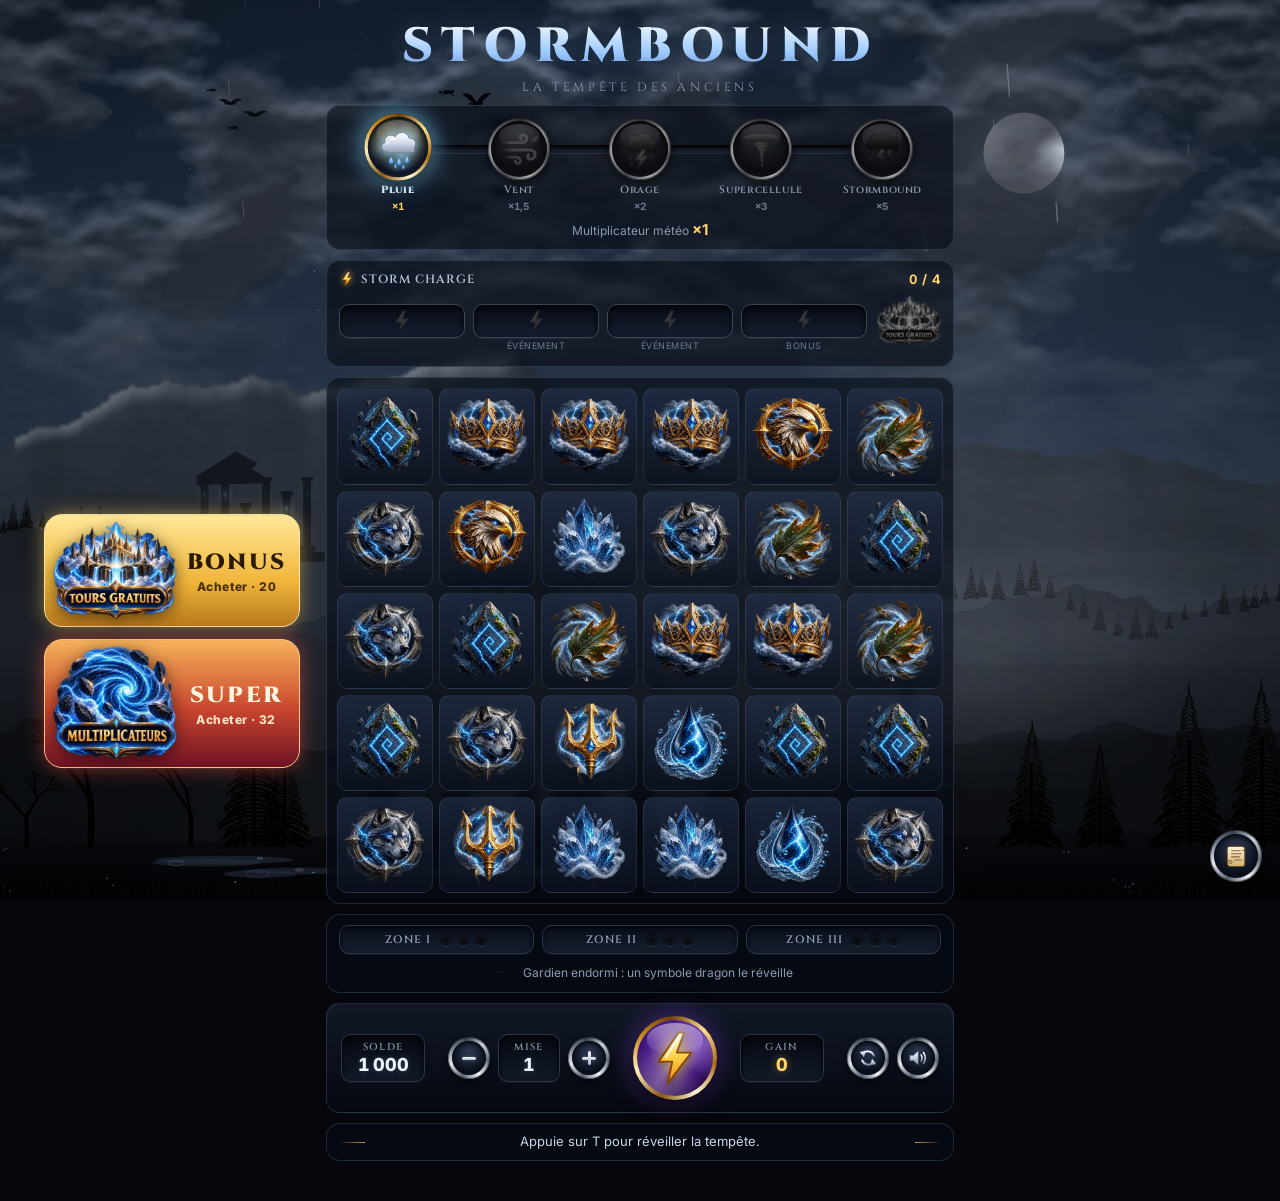
==== commit 8879b704: "Give both bought bonuses 6 free spins, recolour the SPIN orb violet Bought bonuses now play 6 free s" ====
--- a/index.html
+++ b/index.html
@@ -136,7 +136,7 @@
         <li><b>Météo :</b> chaque tour commence sous la Pluie. Chaque cascade gagnante renforce la tempête (Vent ×1,5 → Orage ×2 → Supercellule ×3 → STORMBOUND ×5), et le multiplicateur s'applique aux gains suivants.</li>
         <li><b>Storm Charge :</b> chaque éclair remplit un quart de la jauge. À 2 puis à 3 éclairs, un événement aléatoire se produit : Éclair, Rafale, Pluie torrentielle ou Œil du cyclone.</li>
         <li><b>Eye of the Storm :</b> 4 éclairs dans un tour : silence… puis BOOM. 8 tours gratuits avec des Storm Wilds collants (3 vies). La tempête ne redescend plus d'un tour gratuit à l'autre, et 4 nouveaux éclairs ajoutent 3 tours.</li>
-        <li><b>Achat de bonus :</b> les boutons BONUS et SUPER lancent directement 4 tours gratuits avec le Gardien : Eye of the Storm (20× la mise, 1 à 2 Storm Wilds) ou Super Eye of the Storm (32× la mise, 2 à 3 Storm Wilds). RTP de l'achat ≈ 96 %. Le bonus gagné avec 4 éclairs reste plus grand (8 tours).</li>
+        <li><b>Achat de bonus :</b> les boutons BONUS et SUPER lancent directement 6 tours gratuits : Eye of the Storm (20× la mise, 1 Storm Wild) ou Super Eye of the Storm (32× la mise, 1 à 2 Storm Wilds et le Gardien qui frappe à chaque tour). RTP de l'achat ≈ 96 %. Le bonus gagné avec 4 éclairs reste plus grand (8 tours).</li>
         <li><b>Le Gardien :</b> quand il apparaît, il devient Wild et frappe la grille. Pendant le bonus, il frappe à chaque tour et à chaque éclair. Au bout de 3 frappes au même endroit, la zone devient une <i>zone de tempête</i> : plus d'éclairs, plus de symboles premium, et des Wilds.</li>
       </ul>
       <p class="note" id="mathInfo"></p>
--- a/style.css
+++ b/style.css
@@ -1101,3 +1101,11 @@
 }
 #spin:hover .spin-bolt { transform: scale(1.08) rotate(-4deg); }
 @media (max-width: 520px) { #spin .spin-bolt { width: 54px; height: 54px; } }
+
+/* SPIN orb in deep violet */
+#spin { box-shadow: 0 6px 14px rgba(0, 0, 0, 0.7), 0 0 24px rgba(140, 70, 230, 0.55); }
+#spin::before {
+  background:
+    conic-gradient(from 0deg, rgba(200, 160, 255, 0), rgba(200, 160, 255, 0.45), rgba(70, 20, 140, 0) 35%, rgba(220, 190, 255, 0.4) 60%, rgba(70, 20, 140, 0) 80%),
+    radial-gradient(circle at 50% 38%, #9a6ae0, #4a1a8c 45%, #1c0636 82%);
+}
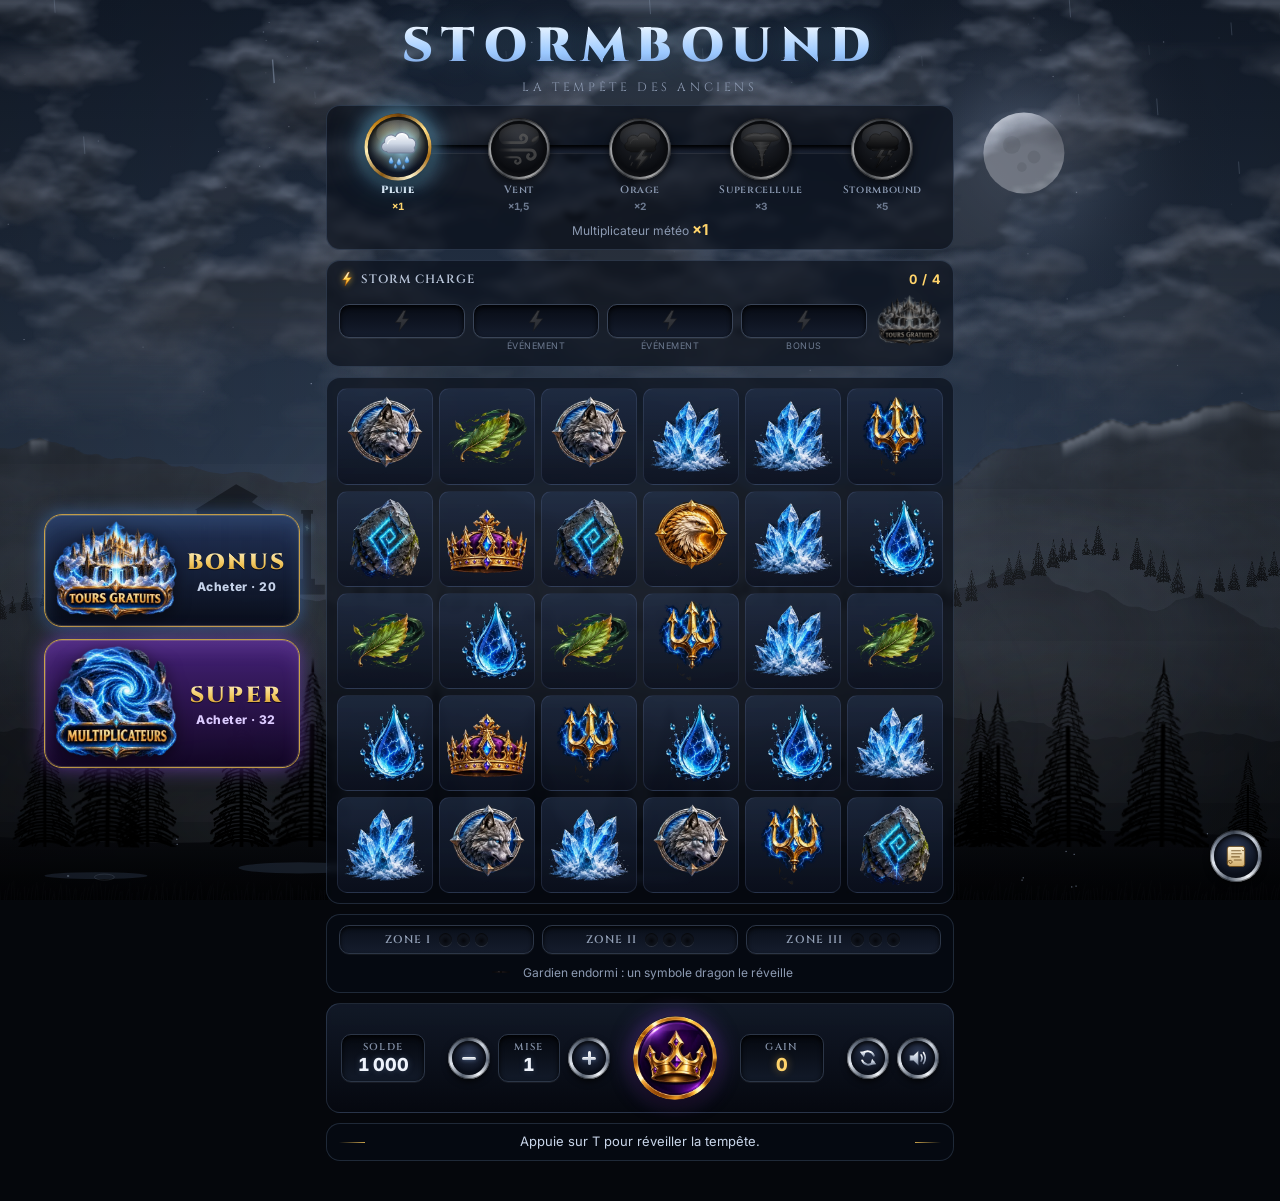
==== commit c9b85728: "Use the crown medallion as the SPIN button Co-Authored-By: Claude Opus 5.5 <noreply@anthropic.com> C" ====
--- a/index.html
+++ b/index.html
@@ -112,7 +112,7 @@
         <div class="plaque plaque-bet"><small>Mise</small><b id="bet">1</b></div>
         <button id="betUp" class="knob" aria-label="Augmenter la mise"><span class="plus"></span></button>
       </div>
-      <button id="spin" aria-label="Lancer (touche T)"><svg class="spin-bolt" viewBox="0 0 64 64" aria-hidden="true"><use href="#sym-bolt"/></svg></button>
+      <button id="spin" aria-label="Lancer (touche T)"><img class="spin-img" src="img/spin.webp" alt="" draggable="false"></button>
       <div class="plaque stat-win"><small>Gain</small><b id="win">0</b></div>
       <div class="toggles">
         <button id="auto" class="knob" title="Tours automatiques" aria-label="Tours automatiques"><svg viewBox="0 0 64 64" aria-hidden="true"><use href="#sym-icoauto"/></svg></button>
--- a/style.css
+++ b/style.css
@@ -1109,3 +1109,47 @@
     conic-gradient(from 0deg, rgba(200, 160, 255, 0), rgba(200, 160, 255, 0.45), rgba(70, 20, 140, 0) 35%, rgba(220, 190, 255, 0.4) 60%, rgba(70, 20, 140, 0) 80%),
     radial-gradient(circle at 50% 38%, #9a6ae0, #4a1a8c 45%, #1c0636 82%);
 }
+
+/* bonus buttons in the machine's palette: night-blue glass, gold filet, storm glows */
+.buy-btn {
+  color: #f3dc9a;
+  background: linear-gradient(180deg, rgba(34, 50, 88, 0.96), rgba(8, 13, 26, 0.97));
+  border: 1px solid #c9a24a;
+  box-shadow: inset 0 0 0 1px rgba(255, 232, 170, 0.18), inset 0 10px 18px rgba(127, 190, 255, 0.12), 0 0 18px rgba(80, 150, 255, 0.45);
+  animation-name: buyGlowBlue;
+}
+.buy-btn .buy-label {
+  background: linear-gradient(180deg, #fff6d0, #f2c65a 55%, #b57a1c);
+  -webkit-background-clip: text;
+  background-clip: text;
+  color: transparent;
+  filter: drop-shadow(0 1px 0 rgba(0, 0, 0, 0.6));
+}
+.buy-btn .buy-price { color: #c6d3ea; }
+.buy-super {
+  background: linear-gradient(180deg, rgba(70, 34, 122, 0.96), rgba(18, 6, 36, 0.97));
+  border-color: #c9a24a;
+  box-shadow: inset 0 0 0 1px rgba(255, 232, 170, 0.18), inset 0 10px 18px rgba(200, 150, 255, 0.14), 0 0 20px rgba(150, 80, 240, 0.55);
+  animation-name: buyGlowViolet;
+}
+.buy-super .buy-price { color: #dccbff; }
+.buy-btn:hover { filter: brightness(1.15); }
+@keyframes buyGlowBlue { 50% { box-shadow: inset 0 0 0 1px rgba(255, 232, 170, 0.25), inset 0 10px 18px rgba(127, 190, 255, 0.18), 0 0 32px rgba(100, 170, 255, 0.8); } }
+@keyframes buyGlowViolet { 50% { box-shadow: inset 0 0 0 1px rgba(255, 232, 170, 0.25), inset 0 10px 18px rgba(200, 150, 255, 0.2), 0 0 34px rgba(170, 100, 255, 0.85); } }
+/* the confirm dialog's main button follows the same gold filet */
+.offer-buy, #confirmYes { color: #2b1a02; }
+.offer-super { border-color: rgba(170, 110, 255, 0.55); box-shadow: inset 0 0 30px rgba(150, 80, 240, 0.14); }
+.offer-super .offer-art .art { filter: drop-shadow(0 0 16px rgba(170, 100, 255, 0.6)); }
+
+/* SPIN = the crown medallion, nothing else */
+#spin {
+  padding: 0;
+  background: none;
+  box-shadow: 0 6px 14px rgba(0, 0, 0, 0.6), 0 0 22px rgba(150, 80, 240, 0.5);
+  overflow: visible;
+}
+#spin::before, #spin::after { display: none; }
+#spin .spin-img { width: 100%; height: 100%; display: block; border-radius: 50%; transition: transform 0.2s, filter 0.2s; }
+#spin:hover { background: none; }
+#spin:hover .spin-img { transform: scale(1.05); filter: brightness(1.12); }
+#spin:disabled .spin-img { filter: grayscale(0.6) brightness(0.75); }
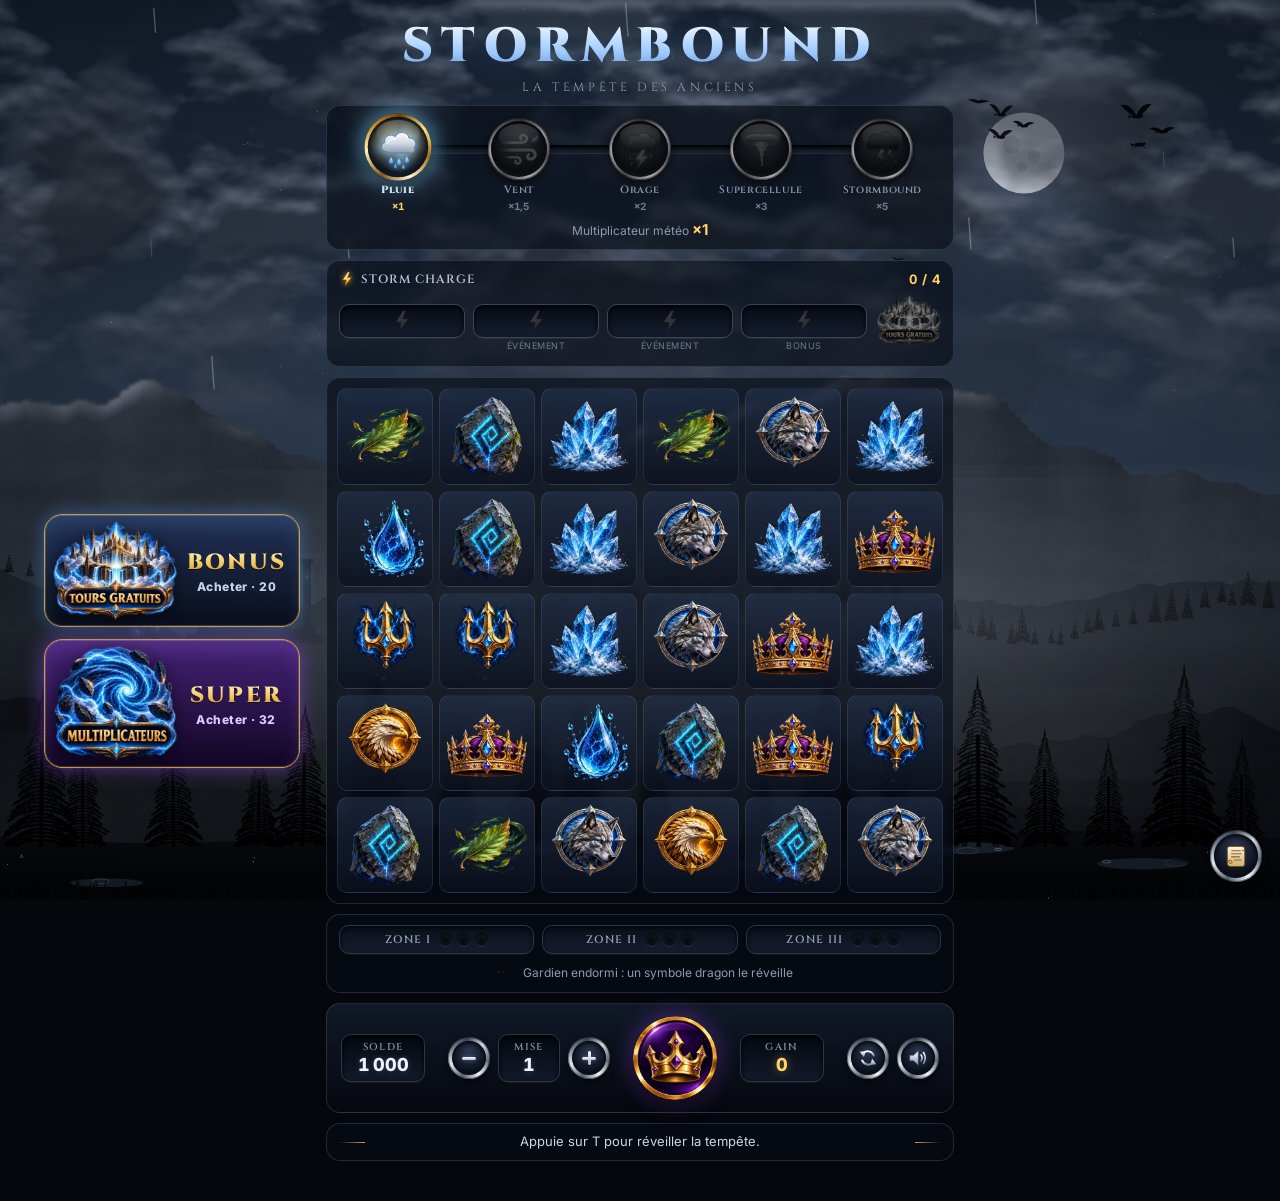
==== commit 9664317e: "Rewrite the rules as a structured, complete guide Nine numbered sections with a quick-jump bar: goal" ====
--- a/index.html
+++ b/index.html
@@ -129,18 +129,125 @@
 
   <div id="rulesModal" hidden>
     <div class="buy-card rules-card" role="dialog" aria-modal="true" aria-labelledby="rulesTitle">
-      <h2 id="rulesTitle">Règles &amp; table des gains</h2>
-      <div id="paytable"></div>
-      <ul class="rules">
-        <li><b>Gains partout :</b> 8 symboles identiques ou plus, n'importe où sur la grille 6×5 (Wilds compris, avec au moins 4 vrais symboles). Les gagnants explosent et d'autres tombent en cascade.</li>
-        <li><b>Météo :</b> chaque tour commence sous la Pluie. Chaque cascade gagnante renforce la tempête (Vent ×1,5 → Orage ×2 → Supercellule ×3 → STORMBOUND ×5), et le multiplicateur s'applique aux gains suivants.</li>
-        <li><b>Storm Charge :</b> chaque éclair remplit un quart de la jauge. À 2 puis à 3 éclairs, un événement aléatoire se produit : Éclair, Rafale, Pluie torrentielle ou Œil du cyclone.</li>
-        <li><b>Eye of the Storm :</b> 4 éclairs dans un tour : silence… puis BOOM. 8 tours gratuits avec des Storm Wilds collants (3 vies). La tempête ne redescend plus d'un tour gratuit à l'autre, et 4 nouveaux éclairs ajoutent 3 tours.</li>
-        <li><b>Achat de bonus :</b> les boutons BONUS et SUPER lancent directement 6 tours gratuits : Eye of the Storm (20× la mise, 1 Storm Wild) ou Super Eye of the Storm (32× la mise, 1 à 2 Storm Wilds et le Gardien qui frappe à chaque tour). RTP de l'achat ≈ 96 %. Le bonus gagné avec 4 éclairs reste plus grand (8 tours).</li>
-        <li><b>Le Gardien :</b> quand il apparaît, il devient Wild et frappe la grille. Pendant le bonus, il frappe à chaque tour et à chaque éclair. Au bout de 3 frappes au même endroit, la zone devient une <i>zone de tempête</i> : plus d'éclairs, plus de symboles premium, et des Wilds.</li>
-      </ul>
-      <p class="note" id="mathInfo"></p>
-      <p class="note">Prototype de démonstration : crédits fictifs, aucun argent réel.</p>
+      <h2 id="rulesTitle">Règles du jeu</h2>
+      <nav class="rules-nav" aria-label="Sections des règles">
+        <a href="#r-but">But</a><a href="#r-jouer">Jouer</a><a href="#r-gains">Gains</a><a href="#r-meteo">Météo</a>
+        <a href="#r-charge">Storm Charge</a><a href="#r-speciaux">Spéciaux</a><a href="#r-bonus">Bonus</a><a href="#r-achat">Achat</a><a href="#r-chiffres">Chiffres</a>
+      </nav>
+      <div class="rules-body">
+
+        <section id="r-but">
+          <h3><span>1</span> Le but</h3>
+          <p>Aligner <b>8 symboles identiques ou plus</b>, n'importe où sur la grille de 6 colonnes et 5 rangées. Il n'y a pas de lignes : seule la quantité compte. Chaque cascade gagnante fait monter la tempête, qui multiplie les gains suivants.</p>
+        </section>
+
+        <section id="r-jouer">
+          <h3><span>2</span> Jouer un tour</h3>
+          <ol>
+            <li>Choisis ta <b>mise</b> avec − et + (de 0,20 à 50).</li>
+            <li>Appuie sur le <b>bouton couronne</b> ou sur la touche <kbd>T</kbd>.</li>
+            <li>Les symboles de la partie précédente tombent, puis les nouveaux arrivent colonne par colonne.</li>
+            <li>Le gain du tour s'affiche dans <b>Gain</b> et s'ajoute au <b>Solde</b>.</li>
+          </ol>
+          <table class="rules-table">
+            <tr><th>Bouton</th><th>Rôle</th></tr>
+            <tr><td>Couronne / <kbd>T</kbd></td><td>Lance un tour</td></tr>
+            <tr><td>− / +</td><td>Baisse ou augmente la mise</td></tr>
+            <tr><td>Flèches circulaires</td><td>Tours automatiques (reclique pour arrêter)</td></tr>
+            <tr><td>Haut-parleur</td><td>Coupe ou remet le son</td></tr>
+            <tr><td>BONUS / SUPER</td><td>Achète un bonus (voir section 8)</td></tr>
+          </table>
+        </section>
+
+        <section id="r-gains">
+          <h3><span>3</span> Gains et cascades</h3>
+          <ul>
+            <li>Un gain demande <b>8 symboles identiques ou plus</b>. Les Wilds comptent, mais il faut au moins <b>4 vrais symboles</b>.</li>
+            <li>Le gain dépend du symbole et du nombre : <b>8–9</b>, <b>10–11</b> ou <b>12 et plus</b>. Les montants ci-dessous sont en multiples de la mise.</li>
+            <li>Plusieurs symboles peuvent gagner en même temps : les gains s'additionnent.</li>
+            <li><b>Cascade :</b> les symboles gagnants éclatent, les autres descendent, de nouveaux tombent du haut. Tant qu'il y a un gain, ça continue, sans rien payer de plus.</li>
+          </ul>
+          <div id="paytable"></div>
+        </section>
+
+        <section id="r-meteo">
+          <h3><span>4</span> La météo (multiplicateur)</h3>
+          <p>Chaque tour commence sous la <b>Pluie</b>. Chaque cascade gagnante fait monter la tempête, et le multiplicateur s'applique <b>aux gains suivants</b> de ce tour.</p>
+          <table class="rules-table">
+            <tr><th>Niveau</th><th>Atteint après</th><th>Multiplicateur</th></tr>
+            <tr><td>Pluie</td><td>départ</td><td>×1</td></tr>
+            <tr><td>Vent</td><td>2 cascades gagnantes</td><td>×1,5</td></tr>
+            <tr><td>Orage</td><td>4 cascades</td><td>×2</td></tr>
+            <tr><td>Supercellule</td><td>7 cascades</td><td>×3</td></tr>
+            <tr><td>Stormbound</td><td>11 cascades</td><td>×5</td></tr>
+          </table>
+          <p class="hint">La météo repart à la Pluie au tour suivant, sauf pendant les tours gratuits.</p>
+        </section>
+
+        <section id="r-charge">
+          <h3><span>5</span> Storm Charge et événements</h3>
+          <p>Chaque symbole <b>éclair</b> qui tombe est aspiré dans la jauge et allume une case sur 4. Les éclairs arrivés pendant les cascades comptent aussi. La jauge repart à zéro à chaque tour.</p>
+          <table class="rules-table">
+            <tr><th>Éclairs</th><th>Effet</th></tr>
+            <tr><td>2</td><td>Un événement surprise</td></tr>
+            <tr><td>3</td><td>Un deuxième événement surprise</td></tr>
+            <tr><td>4</td><td>Le bonus <b>Eye of the Storm</b></td></tr>
+          </table>
+          <dl class="rules-dl">
+            <dt>Éclair</dt><dd>2 à 4 cases sont frappées et transformées en un même symbole (souvent le plus présent, parfois un symbole de valeur).</dd>
+            <dt>Rafale</dt><dd>Le vent pousse chaque rangée d'une case, dans un sens puis dans l'autre, puis 2 cases rejoignent le symbole le plus présent.</dd>
+            <dt>Pluie torrentielle</dt><dd>Les 2 rangées du bas de chaque colonne sont remplacées ; les nouveaux symboles favorisent un même symbole.</dd>
+            <dt>Œil du cyclone</dt><dd>3 à 5 cases deviennent cachées, puis se révèlent toutes en un même symbole de valeur (loup, aigle, trident ou couronne).</dd>
+          </dl>
+        </section>
+
+        <section id="r-speciaux">
+          <h3><span>6</span> Symboles spéciaux</h3>
+          <dl class="rules-dl">
+            <dt>Storm Wild (vortex)</dt><dd>Remplace n'importe quel symbole payant. Les Storm Wilds du bonus sont <b>collants</b> : ils restent en place 3 vies, et perdent une vie à chaque cascade gagnante et à chaque tour gratuit.</dd>
+            <dt>Éclair</dt><dd>Ne paie pas : il remplit la Storm Charge (section 5).</dd>
+            <dt>Gardien (dragon)</dt><dd>Quand il apparaît, il devient un Wild et frappe une zone de la grille : 2 cases de cette zone deviennent des symboles de valeur. Il frappe aussi à chaque événement Éclair.</dd>
+            <dt>Zones de tempête</dt><dd>La grille compte 3 zones de 2 colonnes. Après <b>3 frappes</b> du Gardien dans la même zone, elle devient une <b>zone de tempête</b> pour le reste du tour : plus d'éclairs, plus de symboles de valeur et des Wilds y tombent.</dd>
+          </dl>
+        </section>
+
+        <section id="r-bonus">
+          <h3><span>7</span> Le bonus Eye of the Storm</h3>
+          <p>Se déclenche avec <b>4 éclairs dans un même tour</b> (en moyenne 1 tour sur 240 environ). Après un silence et un grand coup de tonnerre :</p>
+          <ul>
+            <li><b>8 tours gratuits</b>, joués à ta mise, sans rien payer.</li>
+            <li><b>2 à 3 Storm Wilds collants</b> posés sur la grille.</li>
+            <li>La tempête démarre au <b>Vent</b> et <b>ne redescend pas</b> d'un tour gratuit à l'autre.</li>
+            <li>Le <b>Gardien</b> est réveillé et frappe à chaque tour.</li>
+            <li><b>4 nouveaux éclairs</b> pendant le bonus : <b>+3 tours gratuits</b> et 2 Storm Wilds de plus.</li>
+          </ul>
+          <p class="hint">À la fin, le total du bonus défile à l'écran. Clique pour passer ou continuer.</p>
+        </section>
+
+        <section id="r-achat">
+          <h3><span>8</span> Acheter un bonus</h3>
+          <p>Les boutons à gauche de la grille lancent un bonus tout de suite. Le prix suit ta mise, et une confirmation <b>Oui / Non</b> est demandée avant de payer.</p>
+          <table class="rules-table">
+            <tr><th>Bonus</th><th>Prix</th><th>Contenu</th></tr>
+            <tr><td>BONUS<br><small>Eye of the Storm</small></td><td>20× la mise</td><td>6 tours gratuits, 1 Storm Wild collant, départ sous la Pluie</td></tr>
+            <tr><td>SUPER<br><small>Super Eye of the Storm</small></td><td>32× la mise</td><td>6 tours gratuits, 1 à 2 Storm Wilds collants, le Gardien frappe à chaque tour</td></tr>
+          </table>
+          <p class="hint">Le bonus gagné naturellement (8 tours) est plus grand que les bonus achetés.</p>
+        </section>
+
+        <section id="r-chiffres">
+          <h3><span>9</span> Chiffres clés</h3>
+          <table class="rules-table">
+            <tr><td>Retour moyen au joueur (RTP)</td><td>≈ 96 % (jeu de base et achats)</td></tr>
+            <tr><td>Tours gagnants</td><td>environ 1 sur 4</td></tr>
+            <tr><td>Bonus naturel</td><td>environ 1 tour sur 240</td></tr>
+            <tr><td>Gain maximum</td><td>5 000× la mise par tour</td></tr>
+            <tr><td>Mises</td><td>0,20 · 0,50 · 1 · 2 · 5 · 10 · 20 · 50</td></tr>
+          </table>
+          <p class="note" id="mathInfo"></p>
+          <p class="note">Chaque tour est indépendant : les tours précédents n'influencent pas le suivant. Prototype de démonstration : crédits fictifs, aucun argent réel.</p>
+        </section>
+      </div>
       <button id="rulesClose">Fermer</button>
     </div>
   </div>
--- a/style.css
+++ b/style.css
@@ -1153,3 +1153,62 @@
 #spin:hover { background: none; }
 #spin:hover .spin-img { transform: scale(1.05); filter: brightness(1.12); }
 #spin:disabled .spin-img { filter: grayscale(0.6) brightness(0.75); }
+
+/* ---------- structured rules dialog ---------- */
+.rules-card { width: min(820px, 100%); max-height: calc(100vh - 32px); gap: 10px; }
+.rules-nav { display: flex; flex-wrap: wrap; justify-content: center; gap: 6px; }
+.rules-nav a {
+  padding: 4px 10px;
+  border-radius: 999px;
+  font-size: 12px;
+  font-weight: 700;
+  color: #cfdaeb;
+  text-decoration: none;
+  background: rgba(255, 255, 255, 0.05);
+  border: 1px solid var(--line);
+}
+.rules-nav a:hover { border-color: #c9a24a; color: #f3dc9a; }
+.rules-body { overflow-y: auto; padding-right: 4px; display: flex; flex-direction: column; gap: 18px; scroll-behavior: smooth; }
+.rules-body section { background: none; border: none; backdrop-filter: none; border-radius: 0; padding: 0; scroll-margin-top: 4px; }
+.rules-body h3 {
+  display: flex;
+  align-items: center;
+  gap: 10px;
+  margin: 0 0 8px;
+  padding-bottom: 6px;
+  border-bottom: 1px solid rgba(201, 162, 74, 0.35);
+  font-family: Cinzel, Georgia, serif;
+  font-size: 17px;
+  letter-spacing: 0.04em;
+  color: #f3dc9a;
+}
+.rules-body h3 span {
+  flex: none;
+  width: 24px;
+  height: 24px;
+  border-radius: 50%;
+  display: grid;
+  place-items: center;
+  font-size: 12px;
+  color: #2b1a02;
+  background: linear-gradient(180deg, #ffe89a, #c98a1c);
+}
+.rules-body p, .rules-body li, .rules-body dd { font-size: 13.5px; line-height: 1.6; color: #d4deee; max-width: 68ch; }
+.rules-body p { margin: 0 0 8px; }
+.rules-body ul, .rules-body ol { margin: 0 0 8px; padding-left: 20px; }
+.rules-body b { color: #ffffff; }
+.rules-body .hint { font-size: 12.5px; color: #9fb0c8; font-style: italic; }
+.rules-body kbd { padding: 1px 6px; border-radius: 4px; background: #e8eef8; color: #0b1d57; font-weight: 800; font-size: 12px; }
+.rules-table { width: 100%; border-collapse: collapse; margin: 6px 0 8px; font-size: 13px; }
+.rules-table th { text-align: left; font-size: 11px; letter-spacing: 0.08em; text-transform: uppercase; color: #93a0b6; padding: 6px 8px; border-bottom: 1px solid var(--line); }
+.rules-table td { padding: 7px 8px; border-bottom: 1px solid rgba(150, 180, 230, 0.1); color: #dbe5f5; vertical-align: top; font-variant-numeric: tabular-nums; }
+.rules-table td small { color: #93a0b6; }
+.rules-table td:first-child { font-weight: 700; color: #f1f5fb; }
+.rules-dl { margin: 6px 0 0; display: grid; grid-template-columns: max-content 1fr; gap: 6px 14px; }
+.rules-dl dt { font-weight: 800; color: #f3dc9a; font-size: 13px; padding-top: 2px; }
+.rules-dl dd { margin: 0; }
+.rules-body #paytable { margin-top: 8px; }
+@media (max-width: 560px) {
+  .rules-dl { grid-template-columns: 1fr; gap: 2px; }
+  .rules-dl dd { margin-bottom: 8px; }
+}
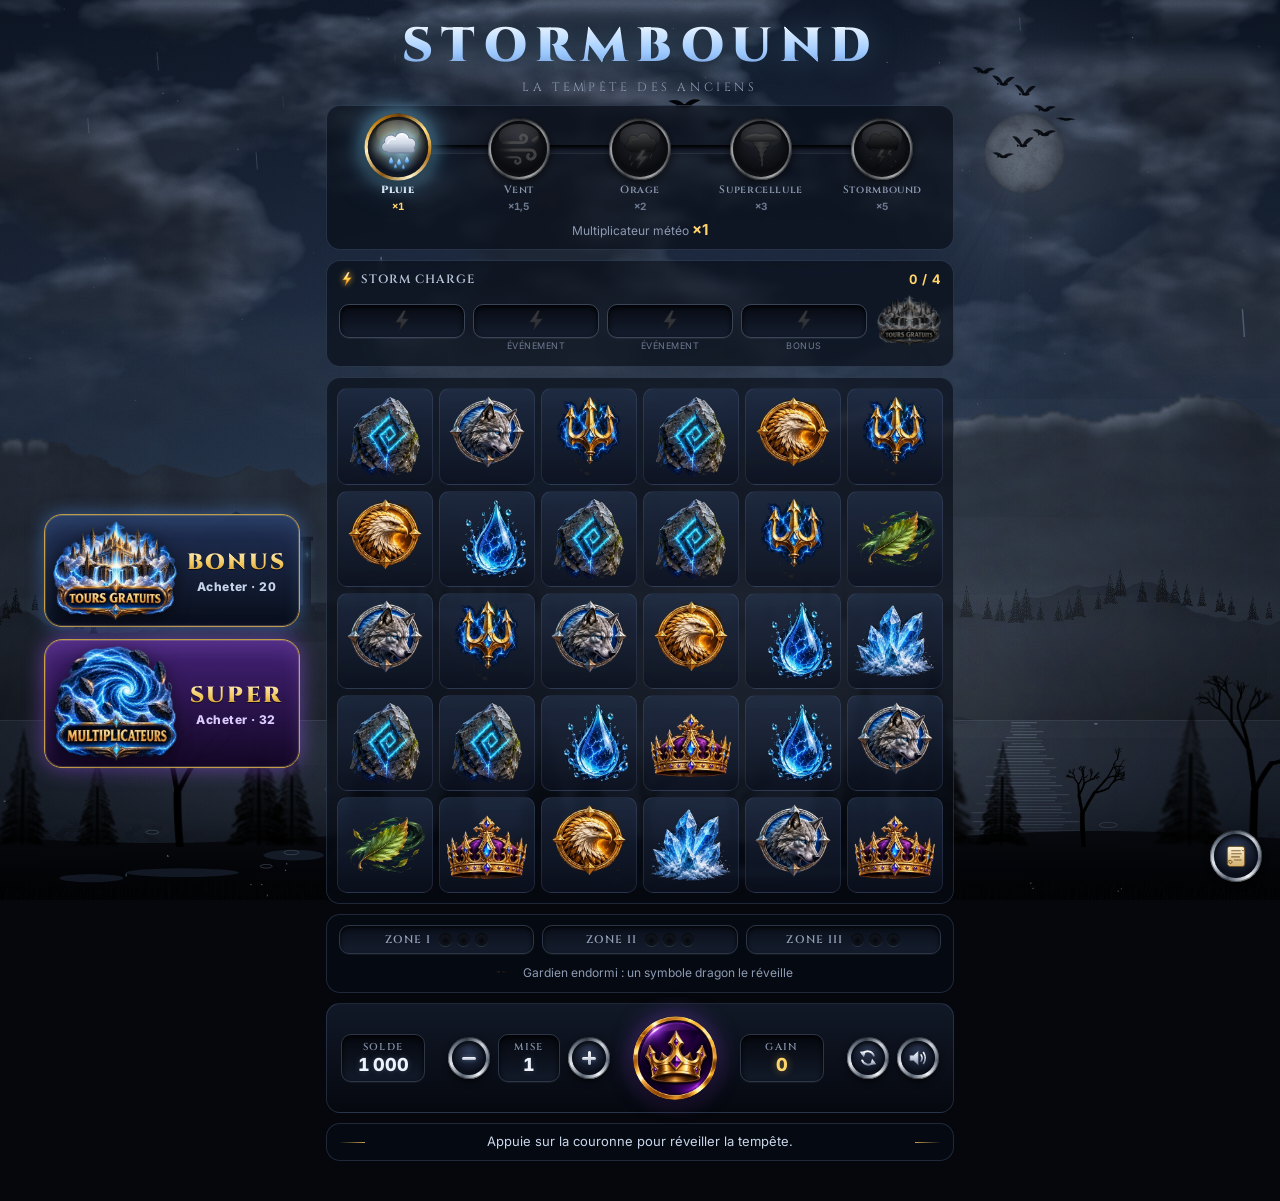
==== commit a310526a: "Remove the T key shortcut and every mention of it Co-Authored-By: Claude Opus 5.5 <noreply@anthropic" ====
--- a/index.html
+++ b/index.html
@@ -112,7 +112,7 @@
         <div class="plaque plaque-bet"><small>Mise</small><b id="bet">1</b></div>
         <button id="betUp" class="knob" aria-label="Augmenter la mise"><span class="plus"></span></button>
       </div>
-      <button id="spin" aria-label="Lancer (touche T)"><img class="spin-img" src="img/spin.webp" alt="" draggable="false"></button>
+      <button id="spin" aria-label="Lancer un tour"><img class="spin-img" src="img/spin.webp" alt="" draggable="false"></button>
       <div class="plaque stat-win"><small>Gain</small><b id="win">0</b></div>
       <div class="toggles">
         <button id="auto" class="knob" title="Tours automatiques" aria-label="Tours automatiques"><svg viewBox="0 0 64 64" aria-hidden="true"><use href="#sym-icoauto"/></svg></button>
@@ -120,7 +120,7 @@
       </div>
     </section>
 
-    <div id="msg">Appuie sur T pour réveiller la tempête.</div>
+    <div id="msg">Appuie sur la couronne pour réveiller la tempête.</div>
 
     <button id="rulesBtn" class="knob" title="Règles et table des gains" aria-label="Règles et table des gains"><svg viewBox="0 0 64 64" aria-hidden="true"><use href="#sym-icorules"/></svg></button>
 
@@ -145,13 +145,13 @@
           <h3><span>2</span> Jouer un tour</h3>
           <ol>
             <li>Choisis ta <b>mise</b> avec − et + (de 0,20 à 50).</li>
-            <li>Appuie sur le <b>bouton couronne</b> ou sur la touche <kbd>T</kbd>.</li>
+            <li>Appuie sur le <b>bouton couronne</b>.</li>
             <li>Les symboles de la partie précédente tombent, puis les nouveaux arrivent colonne par colonne.</li>
             <li>Le gain du tour s'affiche dans <b>Gain</b> et s'ajoute au <b>Solde</b>.</li>
           </ol>
           <table class="rules-table">
             <tr><th>Bouton</th><th>Rôle</th></tr>
-            <tr><td>Couronne / <kbd>T</kbd></td><td>Lance un tour</td></tr>
+            <tr><td>Couronne</td><td>Lance un tour</td></tr>
             <tr><td>− / +</td><td>Baisse ou augmente la mise</td></tr>
             <tr><td>Flèches circulaires</td><td>Tours automatiques (reclique pour arrêter)</td></tr>
             <tr><td>Haut-parleur</td><td>Coupe ou remet le son</td></tr>
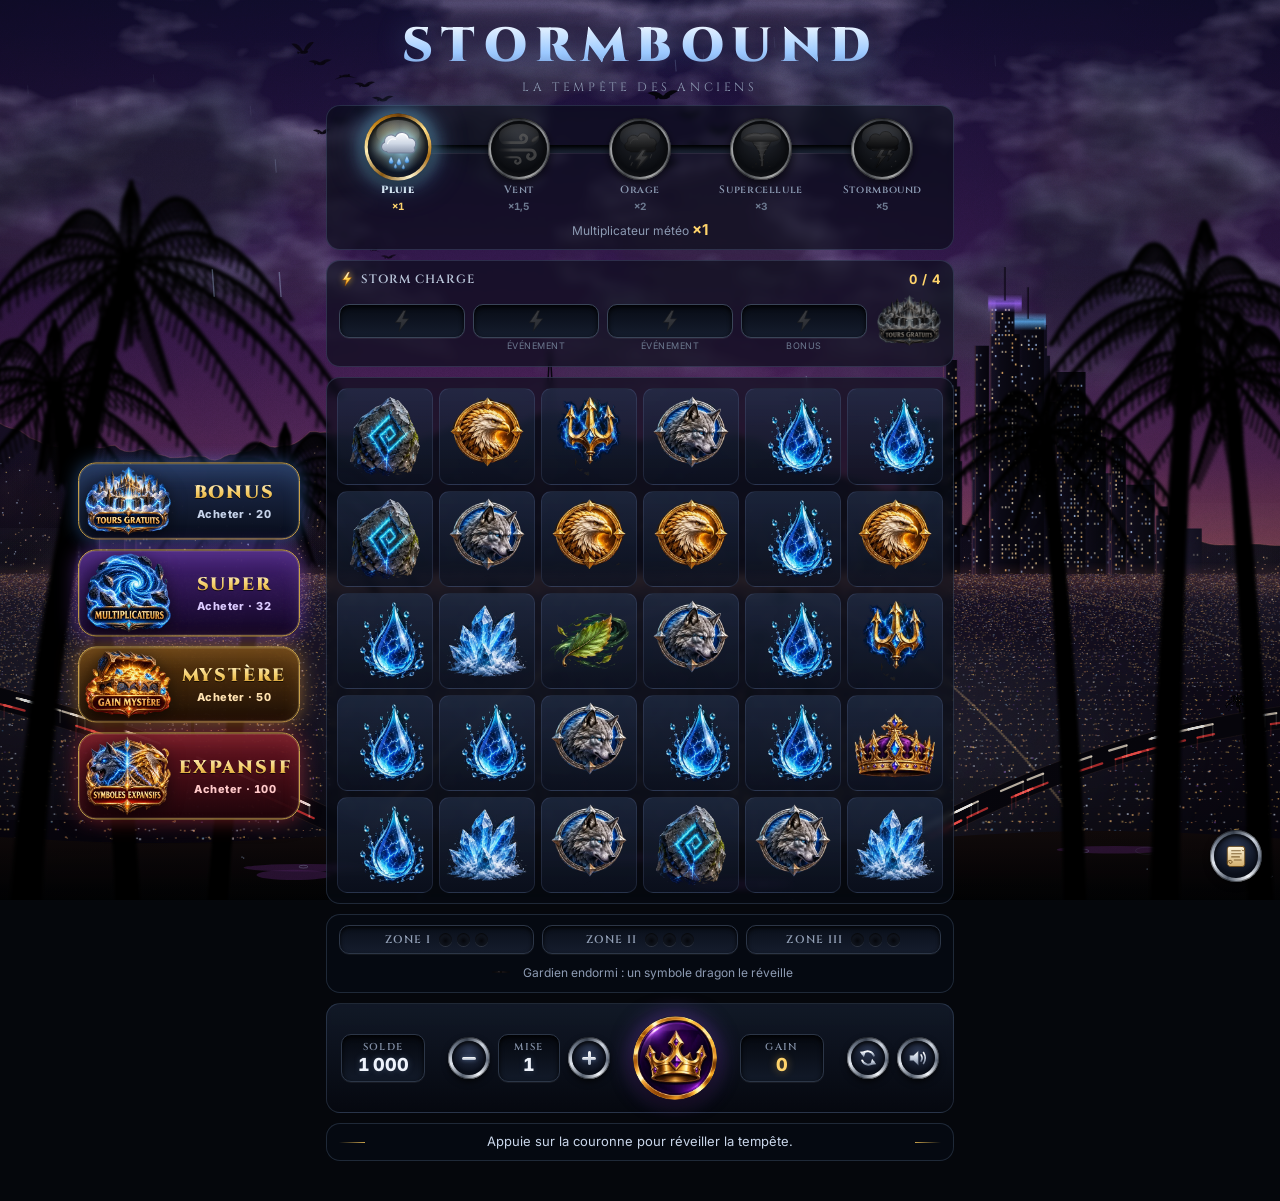
==== commit 37e6dfea: "Add Mystery and Expanding bonus buys, spin real reels, smaller buttons Two new bought bonuses, calib" ====
--- a/index.html
+++ b/index.html
@@ -81,6 +81,20 @@
             <span class="buy-price" data-price="super">32</span>
           </span>
         </button>
+        <button class="buy-btn buy-mystery" data-kind="mystery" title="Acheter Gain Mystère">
+          <img class="buy-icon" src="img/mystery.webp" alt="">
+          <span class="buy-text">
+            <span class="buy-label">MYSTÈRE</span>
+            <span class="buy-price" data-price="mystery">50</span>
+          </span>
+        </button>
+        <button class="buy-btn buy-expand" data-kind="expand" title="Acheter Symboles Expansifs">
+          <img class="buy-icon" src="img/expand.webp" alt="">
+          <span class="buy-text">
+            <span class="buy-label">EXPANSIF</span>
+            <span class="buy-price" data-price="expand">100</span>
+          </span>
+        </button>
       </div>
       <section id="boardWrap">
         <div id="dragon" aria-hidden="true">🐉</div>
@@ -146,7 +160,7 @@
           <ol>
             <li>Choisis ta <b>mise</b> avec − et + (de 0,20 à 50).</li>
             <li>Appuie sur le <b>bouton couronne</b>.</li>
-            <li>Les symboles de la partie précédente tombent, puis les nouveaux arrivent colonne par colonne.</li>
+            <li>Les six colonnes tournent, puis s'arrêtent l'une après l'autre, de gauche à droite.</li>
             <li>Le gain du tour s'affiche dans <b>Gain</b> et s'ajoute au <b>Solde</b>.</li>
           </ol>
           <table class="rules-table">
@@ -155,7 +169,7 @@
             <tr><td>− / +</td><td>Baisse ou augmente la mise</td></tr>
             <tr><td>Flèches circulaires</td><td>Tours automatiques (reclique pour arrêter)</td></tr>
             <tr><td>Haut-parleur</td><td>Coupe ou remet le son</td></tr>
-            <tr><td>BONUS / SUPER</td><td>Achète un bonus (voir section 8)</td></tr>
+            <tr><td>BONUS · SUPER · MYSTÈRE · EXPANSIF</td><td>Achète un bonus (voir section 8)</td></tr>
           </table>
         </section>
 
@@ -226,11 +240,13 @@
 
         <section id="r-achat">
           <h3><span>8</span> Acheter un bonus</h3>
-          <p>Les boutons à gauche de la grille lancent un bonus tout de suite. Le prix suit ta mise, et une confirmation <b>Oui / Non</b> est demandée avant de payer.</p>
+          <p>Les quatre boutons à gauche de la grille lancent un bonus tout de suite. Le prix suit ta mise, et une confirmation <b>Oui / Non</b> est demandée avant de payer.</p>
           <table class="rules-table">
             <tr><th>Bonus</th><th>Prix</th><th>Contenu</th></tr>
             <tr><td>BONUS<br><small>Eye of the Storm</small></td><td>20× la mise</td><td>6 tours gratuits, 1 Storm Wild collant, départ sous la Pluie</td></tr>
             <tr><td>SUPER<br><small>Super Eye of the Storm</small></td><td>32× la mise</td><td>6 tours gratuits, 1 à 2 Storm Wilds collants, le Gardien frappe à chaque tour</td></tr>
+            <tr><td>MYSTÈRE<br><small>Gain Mystère</small></td><td>50× la mise</td><td>6 tours gratuits, 1 à 2 Storm Wilds ; à chaque tour, 3 à 5 cases cachées se révèlent toutes en un même symbole de valeur</td></tr>
+            <tr><td>EXPANSIF<br><small>Symboles Expansifs</small></td><td>100× la mise</td><td>6 tours gratuits, 1 à 2 Storm Wilds, le Gardien frappe ; à chaque tour, une colonne entière se remplit d'un même symbole de valeur</td></tr>
           </table>
           <p class="hint">Le bonus gagné naturellement (8 tours) est plus grand que les bonus achetés.</p>
         </section>
@@ -238,7 +254,7 @@
         <section id="r-chiffres">
           <h3><span>9</span> Chiffres clés</h3>
           <table class="rules-table">
-            <tr><td>Retour moyen au joueur (RTP)</td><td>≈ 96 % (jeu de base et achats)</td></tr>
+            <tr><td>Retour moyen au joueur (RTP)</td><td>≈ 96 % (jeu de base et chacun des 4 achats)</td></tr>
             <tr><td>Tours gagnants</td><td>environ 1 sur 4</td></tr>
             <tr><td>Bonus naturel</td><td>environ 1 tour sur 240</td></tr>
             <tr><td>Gain maximum</td><td>5 000× la mise par tour</td></tr>
--- a/style.css
+++ b/style.css
@@ -1212,3 +1212,73 @@
   .rules-dl { grid-template-columns: 1fr; gap: 2px; }
   .rules-dl dd { margin-bottom: 8px; }
 }
+
+/* ---------- spinning reels ---------- */
+.reel {
+  position: absolute;
+  z-index: 3;
+  overflow: hidden;
+  border-radius: 10px;
+  pointer-events: none;
+  background: linear-gradient(180deg, rgba(12, 18, 32, 0.95), rgba(20, 30, 52, 0.95) 50%, rgba(12, 18, 32, 0.95));
+  box-shadow: inset 0 12px 14px -8px rgba(0, 0, 0, 0.9), inset 0 -12px 14px -8px rgba(0, 0, 0, 0.9);
+  transition: opacity 0.14s;
+}
+.reel.stopping { opacity: 0; }
+.reel-track { will-change: transform; animation: reelLoop linear infinite; }
+.reel-sym { display: flex; align-items: center; justify-content: center; font-size: clamp(20px, 6.6vw, 42px); }
+.reel-sym .art { width: 1.95em; height: 1.95em; object-fit: contain; filter: blur(1.4px) brightness(0.9); transform: scaleY(1.18); }
+@keyframes reelLoop { from { transform: translate3d(0, var(--loop), 0); } to { transform: translate3d(0, 0, 0); } }
+.cell.spinning .sym { visibility: hidden; }
+.cell.sticky { z-index: 4; }
+/* the reel lands a touch past its stop and settles back */
+.cell.reelstop .sym:not(.old) { animation: reelStop 0.34s cubic-bezier(.25, .9, .3, 1.3) both; }
+@keyframes reelStop {
+  0% { transform: translate3d(0, -45%, 0) scale(0.96, 1.08); filter: blur(1.2px); }
+  55% { transform: translate3d(0, 7%, 0) scale(1.04, 0.95); filter: blur(0); }
+  100% { transform: translate3d(0, 0, 0) scale(1, 1); }
+}
+@media (prefers-reduced-motion: reduce) { .reel-track { animation-duration: 3s !important; } .cell.reelstop .sym:not(.old) { animation: none; } }
+
+/* two more bonus buttons, same family */
+.buy-mystery {
+  background: linear-gradient(180deg, rgba(96, 58, 14, 0.96), rgba(28, 14, 4, 0.97));
+  box-shadow: inset 0 0 0 1px rgba(255, 232, 170, 0.2), inset 0 10px 18px rgba(255, 200, 110, 0.14), 0 0 20px rgba(255, 170, 60, 0.5);
+  animation-name: buyGlowGold;
+}
+.buy-mystery .buy-price { color: #ffe2b0; }
+.buy-expand {
+  background: linear-gradient(180deg, rgba(110, 22, 34, 0.96), rgba(30, 4, 10, 0.97));
+  box-shadow: inset 0 0 0 1px rgba(255, 232, 170, 0.2), inset 0 10px 18px rgba(255, 120, 120, 0.14), 0 0 20px rgba(230, 60, 70, 0.5);
+  animation-name: buyGlowRed;
+}
+.buy-expand .buy-price { color: #ffc9c9; }
+@keyframes buyGlowGold { 50% { box-shadow: inset 0 0 0 1px rgba(255, 232, 170, 0.28), inset 0 10px 18px rgba(255, 200, 110, 0.2), 0 0 32px rgba(255, 180, 70, 0.85); } }
+@keyframes buyGlowRed { 50% { box-shadow: inset 0 0 0 1px rgba(255, 232, 170, 0.28), inset 0 10px 18px rgba(255, 120, 120, 0.2), 0 0 32px rgba(240, 70, 80, 0.85); } }
+.offer-mystery { border-color: rgba(255, 180, 70, 0.55); }
+.offer-expand { border-color: rgba(240, 80, 90, 0.55); }
+/* four stacked banners: a bit tighter */
+#buyBar { gap: 10px; }
+@media (min-width: 1240px) {
+  .buy-btn { padding: 4px 12px 4px 8px; }
+  .buy-btn .buy-icon { width: 104px; }
+}
+
+/* slightly smaller bonus buttons */
+.buy-btn { width: 104px; }
+.buy-btn .buy-icon { width: 90px; }
+.buy-btn .buy-label { font-size: 15px; }
+@media (min-width: 1240px) {
+  .buy-btn { width: 222px; padding: 3px 10px 3px 6px; gap: 8px; }
+  .buy-btn .buy-icon { width: 86px; }
+  .buy-btn .buy-label { font-size: 18px; }
+  .buy-btn .buy-price { font-size: 11px; }
+}
+@media (max-width: 959px) { .buy-btn { width: 26px; } .buy-btn .buy-label { font-size: 11px; } }
+@media (min-width: 960px) and (max-width: 1239px) {
+  #buyBar { gap: 8px; }
+  .buy-btn { width: 96px; padding: 4px 4px 6px; gap: 1px; }
+  .buy-btn .buy-icon { width: 72px; }
+  .buy-btn .buy-label { font-size: 13px; }
+  .buy-btn .buy-price { font-size: 10px; }
+}
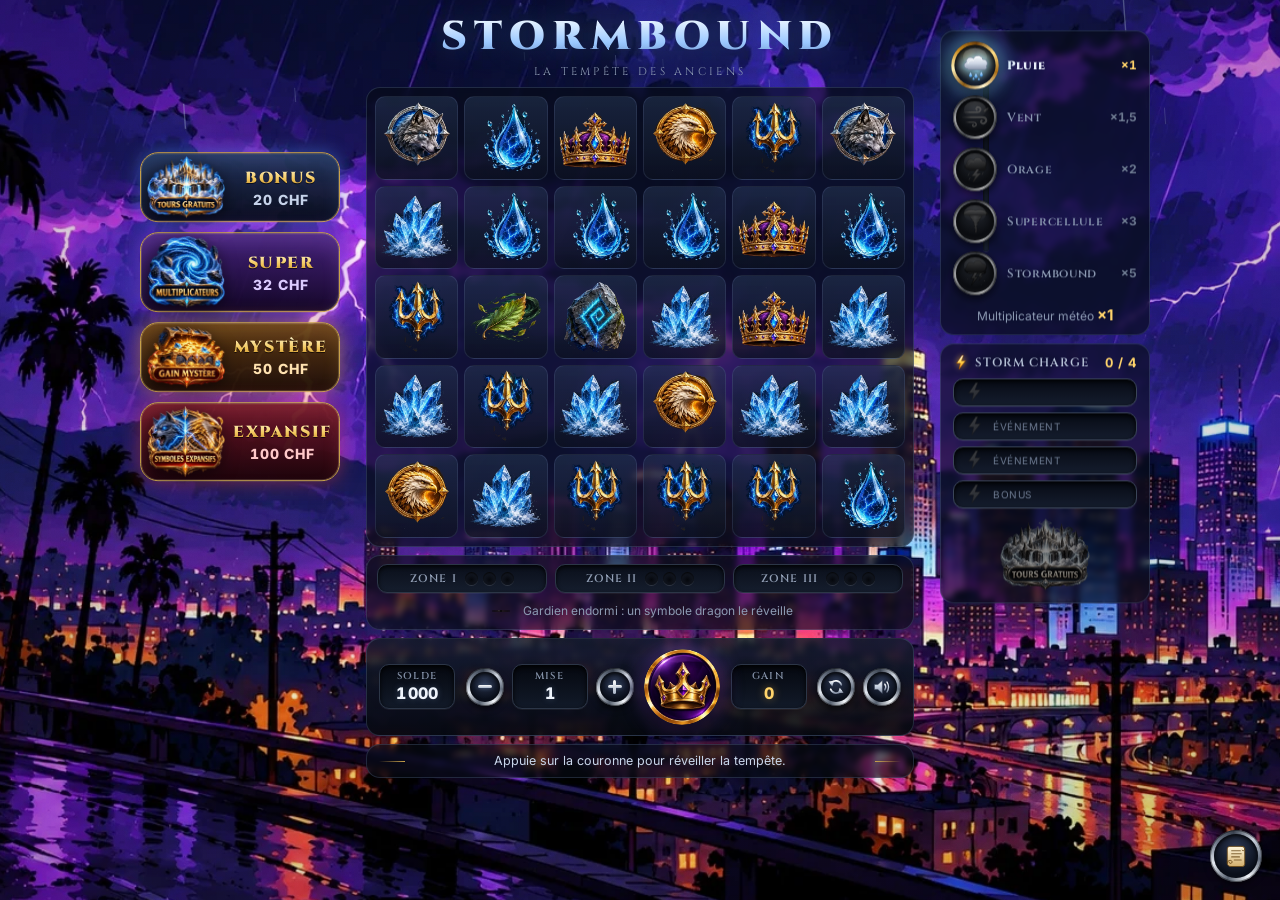
==== commit 85501c1a: "Move the weather meter and Storm Charge to the right of the machine On wide screens (1240px+) both p" ====
--- a/index.html
+++ b/index.html
@@ -17,55 +17,58 @@
       <div class="sub">La Tempête des Anciens</div>
     </header>
 
-    <section id="weather" aria-label="Niveau de tempête">
-      <div class="meter">
-        <div class="groove"><div class="energy"></div></div>
-        <div class="steps">
-          <div class="step" data-l="0">
-            <div class="medal"><div class="glass"><svg class="wx" viewBox="0 0 64 64" aria-hidden="true"><use href="#sym-wx0"/></svg></div></div>
-            <small>Pluie</small><em>×1</em>
+
+
+    <div id="fsBar" hidden></div>
+
+    <div id="machine">
+      <div id="sidePanel">
+        <section id="weather" aria-label="Niveau de tempête">
+          <div class="meter">
+            <div class="groove"><div class="energy"></div></div>
+            <div class="steps">
+              <div class="step" data-l="0">
+                <div class="medal"><div class="glass"><svg class="wx" viewBox="0 0 64 64" aria-hidden="true"><use href="#sym-wx0"/></svg></div></div>
+                <small>Pluie</small><em>×1</em>
+              </div>
+              <div class="step" data-l="1">
+                <div class="medal"><div class="glass"><svg class="wx" viewBox="0 0 64 64" aria-hidden="true"><use href="#sym-wx1"/></svg></div></div>
+                <small>Vent</small><em>×1,5</em>
+              </div>
+              <div class="step" data-l="2">
+                <div class="medal"><div class="glass"><svg class="wx" viewBox="0 0 64 64" aria-hidden="true"><use href="#sym-wx2"/></svg></div></div>
+                <small>Orage</small><em>×2</em>
+              </div>
+              <div class="step" data-l="3">
+                <div class="medal"><div class="glass"><svg class="wx" viewBox="0 0 64 64" aria-hidden="true"><use href="#sym-wx3"/></svg></div></div>
+                <small>Supercellule</small><em>×3</em>
+              </div>
+              <div class="step" data-l="4">
+                <div class="medal"><div class="glass"><svg class="wx" viewBox="0 0 64 64" aria-hidden="true"><use href="#sym-wx4"/></svg></div></div>
+                <small>Stormbound</small><em>×5</em>
+              </div>
+            </div>
           </div>
-          <div class="step" data-l="1">
-            <div class="medal"><div class="glass"><svg class="wx" viewBox="0 0 64 64" aria-hidden="true"><use href="#sym-wx1"/></svg></div></div>
-            <small>Vent</small><em>×1,5</em>
+          <div class="mult">Multiplicateur météo <b id="mult">×1</b></div>
+        </section>
+
+        <section id="gauge" aria-label="Storm Charge">
+          <div class="charge-head">
+            <svg class="bolt-ico" viewBox="0 0 64 64" aria-hidden="true"><use href="#sym-bolt"/></svg>
+            <span>Storm Charge</span>
+            <b><span id="chargeVal">0</span> / 4</b>
           </div>
-          <div class="step" data-l="2">
-            <div class="medal"><div class="glass"><svg class="wx" viewBox="0 0 64 64" aria-hidden="true"><use href="#sym-wx2"/></svg></div></div>
-            <small>Orage</small><em>×2</em>
+          <div class="charge-row">
+            <div class="cells">
+              <div class="slot" data-i="0"><svg viewBox="0 0 64 64" aria-hidden="true"><use href="#sym-bolt"/></svg></div>
+              <div class="slot" data-i="1"><svg viewBox="0 0 64 64" aria-hidden="true"><use href="#sym-bolt"/></svg><small>Événement</small></div>
+              <div class="slot" data-i="2"><svg viewBox="0 0 64 64" aria-hidden="true"><use href="#sym-bolt"/></svg><small>Événement</small></div>
+              <div class="slot" data-i="3"><svg viewBox="0 0 64 64" aria-hidden="true"><use href="#sym-bolt"/></svg><small>Bonus</small></div>
+            </div>
+            <img class="charge-goal" src="img/bonus.webp" alt="Eye of the Storm">
           </div>
-          <div class="step" data-l="3">
-            <div class="medal"><div class="glass"><svg class="wx" viewBox="0 0 64 64" aria-hidden="true"><use href="#sym-wx3"/></svg></div></div>
-            <small>Supercellule</small><em>×3</em>
-          </div>
-          <div class="step" data-l="4">
-            <div class="medal"><div class="glass"><svg class="wx" viewBox="0 0 64 64" aria-hidden="true"><use href="#sym-wx4"/></svg></div></div>
-            <small>Stormbound</small><em>×5</em>
-          </div>
-        </div>
-      </div>
-      <div class="mult">Multiplicateur météo <b id="mult">×1</b></div>
-    </section>
-
-    <section id="gauge" aria-label="Storm Charge">
-      <div class="charge-head">
-        <svg class="bolt-ico" viewBox="0 0 64 64" aria-hidden="true"><use href="#sym-bolt"/></svg>
-        <span>Storm Charge</span>
-        <b><span id="chargeVal">0</span> / 4</b>
-      </div>
-      <div class="charge-row">
-        <div class="cells">
-          <div class="slot" data-i="0"><svg viewBox="0 0 64 64" aria-hidden="true"><use href="#sym-bolt"/></svg></div>
-          <div class="slot" data-i="1"><svg viewBox="0 0 64 64" aria-hidden="true"><use href="#sym-bolt"/></svg><small>Événement</small></div>
-          <div class="slot" data-i="2"><svg viewBox="0 0 64 64" aria-hidden="true"><use href="#sym-bolt"/></svg><small>Événement</small></div>
-          <div class="slot" data-i="3"><svg viewBox="0 0 64 64" aria-hidden="true"><use href="#sym-bolt"/></svg><small>Bonus</small></div>
-        </div>
-        <img class="charge-goal" src="img/bonus.webp" alt="Eye of the Storm">
-      </div>
-    </section>
-
-    <div id="fsBar" hidden></div>
-
-    <div id="machine">
+        </section>
+      </div>
       <div id="buyBar">
         <button class="buy-btn" data-kind="eye" title="Acheter Eye of the Storm">
           <img class="buy-icon" src="img/bonus.webp" alt="">
--- a/style.css
+++ b/style.css
@@ -1232,7 +1232,7 @@
 .cell.spinning .sym { visibility: hidden; }
 .cell.sticky { z-index: 4; }
 /* the reel lands a touch past its stop and settles back */
-.cell.reelstop .sym:not(.old) { animation: reelStop 0.34s cubic-bezier(.25, .9, .3, 1.3) both; }
+.cell.reelstop .sym:not(.old) { animation: reelStop 0.42s cubic-bezier(.25, .9, .3, 1.3) both; }
 @keyframes reelStop {
   0% { transform: translate3d(0, -45%, 0) scale(0.96, 1.08); filter: blur(1.2px); }
   55% { transform: translate3d(0, 7%, 0) scale(1.04, 0.95); filter: blur(0); }
@@ -1282,3 +1282,73 @@
   .buy-btn .buy-label { font-size: 13px; }
   .buy-btn .buy-price { font-size: 10px; }
 }
+
+/* ---------- the whole machine, a bit more compact ---------- */
+#app { max-width: 580px; gap: 8px; padding-block: 10px 32px; }
+h1 { font-size: clamp(26px, 7vw, 40px); }
+.sub { font-size: 11px; }
+.medal { width: 54px; height: 54px; }
+.groove { top: 23px; }
+.step small { font-size: 10px; }
+#weather { padding: 10px 10px 8px; }
+#gauge { padding: 8px 10px 18px; }
+.slot { height: 30px; }
+.slot svg { width: 21px; height: 21px; }
+.charge-goal { width: 56px; }
+#boardWrap { padding: 8px; }
+#zoneLayer { inset: 8px; }
+.cell, .reel-sym { font-size: clamp(18px, 5.8vw, 37px); }
+#zones { padding: 8px 10px; }
+#controls { padding: 10px 12px; }
+.plaque { min-width: 76px; padding: 4px 8px 5px; }
+.plaque b { font-size: 16px; }
+.knob { width: 38px; height: 38px; }
+.knob svg { width: 20px; height: 20px; }
+#spin { width: 76px; height: 76px; }
+#msg { font-size: 12.5px; min-height: 34px; padding-block: 8px; }
+@media (max-width: 520px) { #spin { width: 72px; height: 72px; } }
+@media (min-width: 1240px) {
+  .buy-btn { width: 200px; }
+  .buy-btn .buy-icon { width: 78px; }
+  .buy-btn .buy-label { font-size: 16px; }
+}
+
+#spin.busy .spin-img { filter: grayscale(0.6) brightness(0.75); }
+#spin.busy { cursor: default; }
+/* bonus buttons show just the price */
+.buy-btn .buy-price { font-size: 13px; letter-spacing: 0.06em; }
+@media (min-width: 1240px) { .buy-btn .buy-price { font-size: 14px; } }
+
+/* ---------- weather + Storm Charge in a column on the right of the machine ---------- */
+#machine { display: flex; flex-direction: column; gap: 8px; }
+#sidePanel { order: -1; display: flex; flex-direction: column; gap: 8px; }
+.groove .energy { width: var(--fill, 0%); transition: width 0.6s cubic-bezier(.2, .9, .3, 1), height 0.6s cubic-bezier(.2, .9, .3, 1); }
+
+@media (min-width: 1240px) {
+  #sidePanel {
+    position: absolute;
+    z-index: 5;
+    left: calc(100% + 26px);
+    top: 50%;
+    transform: translateY(-50%);
+    width: 210px;
+  }
+  /* weather: medallions stacked, name and multiplier beside each one */
+  #weather { padding: 12px 12px 10px; }
+  .steps { grid-template-columns: 1fr; gap: 8px; }
+  .step { flex-direction: row; justify-content: flex-start; gap: 10px; text-align: left; }
+  .step .medal { width: 44px; height: 44px; flex: none; }
+  .step small { font-size: 12px; flex: 1; }
+  .step em { font-size: 12px; }
+  .step.on .medal { transform: scale(1.08); }
+  .groove { left: 30px; right: auto; top: 16px; bottom: 44px; width: 6px; height: auto; }
+  .groove .energy { width: 100%; height: var(--fill, 0%); background: linear-gradient(180deg, #4f8fe8, #7fe0ff 30%, #ffd46b 55%, #7fe0b0 75%, #ff4d73); }
+  .mult { margin-top: 10px; }
+  /* Storm Charge: the four cells in a column */
+  #gauge { padding: 10px 12px 12px; }
+  .charge-row { flex-direction: column; align-items: stretch; gap: 10px; }
+  .cells { grid-template-columns: 1fr; gap: 6px; }
+  .slot { height: 28px; display: flex; justify-content: flex-start; gap: 8px; padding-left: 10px; }
+  .slot small { position: static; text-align: left; font-size: 10px; }
+  .charge-goal { align-self: center; width: 90px; }
+}
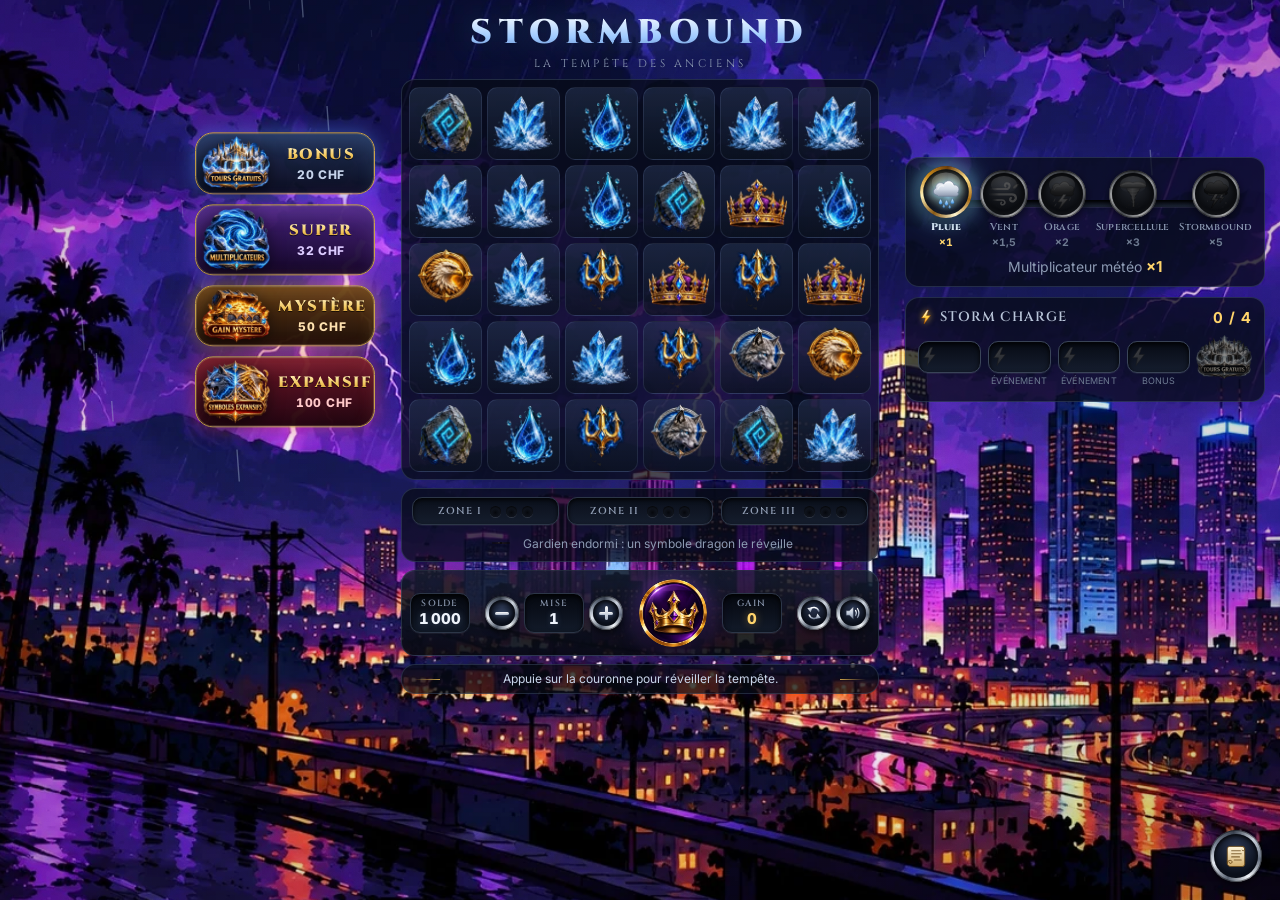
==== commit 160b5dc3: "Animate the 4-bolt free spins trigger and replace the bonus intro The four charge slots fire in turn" ====
--- a/index.html
+++ b/index.html
@@ -105,7 +105,13 @@
           <div class="zone" data-z="0"></div><div class="zone" data-z="1"></div><div class="zone" data-z="2"></div>
         </div>
         <div id="board"></div>
-        <div id="eye" aria-hidden="true"></div>
+        <div id="eye" aria-hidden="true">
+          <div class="eye-glow"></div>
+          <div class="eye-wave"></div>
+          <div class="eye-wave w2"></div>
+          <div class="eye-wave w3"></div>
+          <div class="eye-pillar"></div>
+        </div>
         <div id="banner"></div>
       </section>
     </div>
@@ -288,6 +294,17 @@
     </div>
   </div>
 
+  <div id="fsTrigger" hidden aria-live="polite">
+    <div class="ft-rays" aria-hidden="true"></div>
+    <div class="ft-ring" aria-hidden="true"></div>
+    <div class="ft-ring r2" aria-hidden="true"></div>
+    <div class="ft-card">
+      <div class="ft-kicker">4 éclairs réunis</div>
+      <img class="ft-emblem" src="img/bonus.webp" alt="">
+      <div class="ft-count"><span class="ft-n">0</span><span class="ft-label">tours offerts</span></div>
+    </div>
+  </div>
+
   <div id="bonusWin" hidden>
     <div class="bw-rays" aria-hidden="true"></div>
     <div class="bw-card" role="status" aria-live="polite">
--- a/style.css
+++ b/style.css
@@ -68,7 +68,6 @@
   background: var(--panel);
   border: 1px solid var(--line);
   border-radius: 14px;
-  backdrop-filter: blur(3px);
 }
 
 /* ---------- weather ---------- */
@@ -228,6 +227,8 @@
   transition: filter 0.4s, transform 0.4s;
 }
 .charge-goal.ready { filter: drop-shadow(0 0 10px rgba(127, 211, 255, 0.9)); transform: scale(1.08); animation: wxFloat 1.4s ease-in-out infinite; }
+.charge-goal.fire { animation: goalFire 0.8s cubic-bezier(.2, 1.4, .4, 1); }
+@keyframes goalFire { 45% { transform: scale(1.3); filter: drop-shadow(0 0 22px rgba(255, 214, 110, 1)) brightness(1.4); } }
 
 /* ---------- board ---------- */
 #boardWrap {
@@ -245,7 +246,8 @@
   aspect-ratio: 6 / 5;
   transition: opacity 0.35s, transform 0.35s, filter 0.35s;
 }
-#board.vanish { opacity: 0.05; transform: scale(0.9); filter: blur(4px); }
+#board.vanish { opacity: 0.08; transform: scale(0.94); filter: blur(3px); }
+#board.vanish, #board.appear { transition: opacity 0.7s ease, transform 0.8s cubic-bezier(.2, .8, .3, 1), filter 0.7s ease; }
 
 .cell {
   position: relative;
@@ -362,21 +364,84 @@
 #eye {
   position: absolute;
   z-index: 4;
+  inset: 0;
+  pointer-events: none;
+  opacity: 0;
+  overflow: hidden;
+  border-radius: 14px;
+  transition: opacity 0.6s ease;
+}
+#eye.show { opacity: 1; }
+#eye.out { opacity: 0; transition: opacity 0.8s ease; }
+/* soft storm light gathering at the heart of the grid */
+.eye-glow {
+  position: absolute;
   left: 50%;
   top: 50%;
-  width: 80%;
+  width: 120%;
   aspect-ratio: 1;
+  border-radius: 50%;
+  background: radial-gradient(circle, rgba(255, 244, 214, 0.85) 0 4%, rgba(255, 206, 110, 0.45) 12%, rgba(150, 100, 255, 0.28) 30%, rgba(40, 20, 90, 0) 60%);
   transform: translate(-50%, -50%) scale(0.2);
+  opacity: 0;
+  will-change: transform, opacity;
+}
+#eye.show .eye-glow { animation: eyeGlowIn 1.2s cubic-bezier(.2, .8, .3, 1) forwards, eyeBreath 2.6s ease-in-out 1.2s infinite; }
+@keyframes eyeGlowIn { to { transform: translate(-50%, -50%) scale(1); opacity: 1; } }
+@keyframes eyeBreath {
+  0%, 100% { transform: translate(-50%, -50%) scale(1); opacity: 1; }
+  50% { transform: translate(-50%, -50%) scale(1.07); opacity: 0.82; }
+}
+/* thin rings of light that ripple outward, like thunder rolling away */
+.eye-wave {
+  position: absolute;
+  left: 50%;
+  top: 50%;
+  width: 70%;
+  aspect-ratio: 1;
   border-radius: 50%;
+  border: 1.5px solid rgba(255, 222, 150, 0.85);
+  box-shadow: 0 0 18px rgba(255, 200, 100, 0.45), inset 0 0 18px rgba(170, 130, 255, 0.35);
+  transform: translate(-50%, -50%) scale(0.1);
   opacity: 0;
-  pointer-events: none;
-  background:
-    radial-gradient(circle, #000 0 12%, #9fe0ff 14%, rgba(40, 90, 160, 0.9) 22%, transparent 70%),
-    conic-gradient(from 0deg, rgba(127, 211, 255, 0.0), rgba(127, 211, 255, 0.7), rgba(80, 40, 160, 0.3), rgba(127, 211, 255, 0.0), rgba(127, 211, 255, 0.7), rgba(127, 211, 255, 0));
-  transition: opacity 0.5s, transform 0.9s cubic-bezier(.2, .9, .3, 1);
-}
-#eye.show { opacity: 1; transform: translate(-50%, -50%) scale(1); animation: eyeSpin 2.2s linear infinite; }
-@keyframes eyeSpin { to { transform: translate(-50%, -50%) scale(1) rotate(360deg); } }
+  will-change: transform, opacity;
+}
+.eye-wave.w2 { border-color: rgba(190, 160, 255, 0.8); }
+#eye.show .eye-wave { animation: eyeWave 2.4s cubic-bezier(.15, .6, .35, 1) 0.2s infinite; }
+#eye.show .eye-wave.w2 { animation-delay: 1s; }
+#eye.show .eye-wave.w3 { animation-delay: 1.8s; }
+@keyframes eyeWave {
+  0% { transform: translate(-50%, -50%) scale(0.1); opacity: 0; }
+  15% { opacity: 1; }
+  100% { transform: translate(-50%, -50%) scale(1.9); opacity: 0; }
+}
+/* a column of light that descends through the centre */
+.eye-pillar {
+  position: absolute;
+  left: 50%;
+  top: 0;
+  width: 16%;
+  height: 100%;
+  margin-left: -8%;
+  background: linear-gradient(90deg, rgba(150, 100, 255, 0) 0%, rgba(170, 130, 255, 0.25) 25%, rgba(255, 236, 190, 0.8) 47%, #fff 50%, rgba(255, 236, 190, 0.8) 53%, rgba(170, 130, 255, 0.25) 75%, rgba(150, 100, 255, 0) 100%);
+  -webkit-mask: linear-gradient(180deg, transparent, #000 25%, #000 75%, transparent);
+  mask: linear-gradient(180deg, transparent, #000 25%, #000 75%, transparent);
+  transform-origin: 50% 0;
+  transform: scaleY(0) scaleX(0.4);
+  opacity: 0;
+  will-change: transform, opacity;
+}
+#eye.show .eye-pillar { animation: eyePillar 1.9s cubic-bezier(.2, .8, .3, 1) forwards; }
+@keyframes eyePillar {
+  0% { transform: scaleY(0) scaleX(0.4); opacity: 0; }
+  25% { transform: scaleY(1) scaleX(0.4); opacity: 1; }
+  55% { transform: scaleY(1) scaleX(1.6); opacity: 0.9; }
+  100% { transform: scaleY(1) scaleX(3.2); opacity: 0; }
+}
+@media (prefers-reduced-motion: reduce) {
+  #eye.show .eye-glow, #eye.show .eye-wave, #eye.show .eye-pillar { animation: none; }
+  #eye.show .eye-glow { opacity: 1; transform: translate(-50%, -50%); }
+}
 
 /* banner + floats */
 #banner {
@@ -765,8 +830,8 @@
 
 #banner.lvl-1.show { animation: gustIn 1.4s cubic-bezier(.2, .9, .3, 1); color: #e6f4ff; }
 @keyframes gustIn {
-  0% { transform: translate(-160%, -50%) skewX(-25deg); filter: blur(6px); opacity: 0; }
-  45% { transform: translate(-50%, -50%) skewX(6deg); filter: blur(0); opacity: 1; }
+  0% { transform: translate(-160%, -50%) skewX(-25deg); opacity: 0; }
+  45% { transform: translate(-50%, -50%) skewX(6deg); opacity: 1; }
   60% { transform: translate(-50%, -50%) skewX(0); }
 }
 #banner.lvl-2.show { animation: zap 1.4s steps(1); border-color: #9fe3ff; color: #eaf6ff; text-shadow: 0 0 12px #7fd3ff, 0 0 2px #fff; }
@@ -776,7 +841,7 @@
 #banner.lvl-3.show { border-color: #9dffcf; color: #eafff4; box-shadow: 0 0 34px rgba(120, 255, 190, 0.5); animation: spinIn 1.5s cubic-bezier(.2, 1.2, .3, 1); }
 @keyframes spinIn { 0% { transform: translate(-50%, -50%) rotate(-200deg) scale(0.2); opacity: 0; } 55% { transform: translate(-50%, -50%) rotate(8deg) scale(1.08); opacity: 1; } 75% { transform: translate(-50%, -50%) rotate(0) scale(1); } }
 #banner.lvl-4.show { border-color: #ff6f93; color: #fff0f4; background: rgba(40, 0, 12, 0.85); box-shadow: 0 0 50px rgba(255, 60, 110, 0.6); text-shadow: 0 0 14px #ff4d7d; animation: slam 1.8s cubic-bezier(.2, 1.5, .4, 1); }
-@keyframes slam { 0% { transform: translate(-50%, -50%) scale(3); opacity: 0; filter: blur(8px); } 30% { transform: translate(-50%, -50%) scale(0.92); opacity: 1; filter: blur(0); } 45% { transform: translate(-50%, -50%) scale(1.04); } 60% { transform: translate(-50%, -50%) scale(1); } }
+@keyframes slam { 0% { transform: translate(-50%, -50%) scale(3); opacity: 0; } 30% { transform: translate(-50%, -50%) scale(0.92); opacity: 1; } 45% { transform: translate(-50%, -50%) scale(1.04); } 60% { transform: translate(-50%, -50%) scale(1); } }
 
 @media (prefers-reduced-motion: reduce) {
   #banner.show, .step.levelup .medal, .step.levelup .wx { animation: none; }
@@ -1023,6 +1088,136 @@
 #bonusWin.t5 .bw-rays { background: repeating-conic-gradient(from 0deg, rgba(255, 90, 120, 0.2) 0deg 5deg, rgba(255, 200, 80, 0.12) 5deg 9deg, rgba(0, 0, 0, 0) 9deg 14deg); animation-duration: 7s; }
 #bonusWin.t4 .bw-tier, #bonusWin.t5 .bw-tier { background: linear-gradient(180deg, #ffffff 10%, #ffb3c2 45%, #ff4d73 75%, #8a1030); -webkit-background-clip: text; background-clip: text; }
 @media (prefers-reduced-motion: reduce) { .bw-rays, .bw-emblem { animation: none; } }
+
+/* free spins won with 4 bolts */
+.ft-orb {
+  position: fixed;
+  z-index: 10;
+  left: 0;
+  top: 0;
+  width: 22px;
+  height: 22px;
+  margin: -11px 0 0 -11px;
+  border-radius: 50%;
+  pointer-events: none;
+  background: radial-gradient(circle, #fff 0 22%, #ffe08a 38%, rgba(255, 190, 70, 0.55) 60%, rgba(255, 190, 70, 0) 72%);
+  box-shadow: 0 0 18px 6px rgba(255, 200, 90, 0.55);
+  will-change: transform, opacity;
+}
+.slot.fire { animation: slotFire 0.55s cubic-bezier(.2, 1.4, .4, 1); }
+@keyframes slotFire {
+  0% { transform: scale(1); }
+  40% { transform: scale(1.18); box-shadow: 0 0 22px rgba(255, 210, 90, 0.9), inset 0 0 12px rgba(255, 230, 150, 0.8); }
+  100% { transform: scale(1); }
+}
+#fsTrigger {
+  position: fixed;
+  inset: 0;
+  z-index: 9;
+  display: grid;
+  place-items: center;
+  pointer-events: none;
+  overflow: hidden;
+  background: radial-gradient(circle at 50% 46%, rgba(34, 26, 64, 0.93), rgba(2, 4, 10, 0.97) 70%);
+  opacity: 0;
+  transition: opacity 0.45s ease;
+}
+#fsTrigger[hidden] { display: none; }
+#fsTrigger.show { opacity: 1; }
+#fsTrigger.out { opacity: 0; transition: opacity 0.6s ease; }
+.ft-rays {
+  position: absolute;
+  left: 50%;
+  top: 46%;
+  width: 120vmax;
+  height: 120vmax;
+  transform: translate(-50%, -50%) scale(0.4) rotate(0deg);
+  opacity: 0;
+  background: repeating-conic-gradient(from 0deg, rgba(255, 214, 110, 0.14) 0deg 4deg, rgba(160, 120, 255, 0.05) 4deg 8deg, rgba(0, 0, 0, 0) 8deg 15deg);
+  -webkit-mask: radial-gradient(circle, #000 0 5%, rgba(0, 0, 0, 0.55) 17%, transparent 38%);
+  mask: radial-gradient(circle, #000 0 5%, rgba(0, 0, 0, 0.55) 17%, transparent 38%);
+  will-change: transform, opacity;
+}
+#fsTrigger.show .ft-rays { animation: ftRaysIn 1.1s cubic-bezier(.2, .9, .3, 1) forwards, ftRaysSpin 16s linear 1.1s infinite; }
+@keyframes ftRaysIn { to { opacity: 1; transform: translate(-50%, -50%) scale(1) rotate(40deg); } }
+@keyframes ftRaysSpin { from { opacity: 1; transform: translate(-50%, -50%) scale(1) rotate(40deg); } to { opacity: 1; transform: translate(-50%, -50%) scale(1) rotate(400deg); } }
+.ft-ring {
+  position: absolute;
+  left: 50%;
+  top: 46%;
+  width: 60vmin;
+  height: 60vmin;
+  border-radius: 50%;
+  border: 2px solid rgba(255, 220, 140, 0.9);
+  box-shadow: 0 0 30px rgba(255, 200, 90, 0.6), inset 0 0 30px rgba(255, 200, 90, 0.4);
+  transform: translate(-50%, -50%) scale(0);
+  opacity: 0;
+  will-change: transform, opacity;
+}
+.ft-ring.r2 { border-color: rgba(190, 160, 255, 0.85); box-shadow: 0 0 30px rgba(150, 110, 255, 0.55); }
+#fsTrigger.show .ft-ring { animation: ftRing 1.2s cubic-bezier(.1, .7, .3, 1) forwards; }
+#fsTrigger.show .ft-ring.r2 { animation-delay: 0.16s; }
+@keyframes ftRing {
+  0% { transform: translate(-50%, -50%) scale(0.05); opacity: 1; }
+  100% { transform: translate(-50%, -50%) scale(2.6); opacity: 0; }
+}
+.ft-card { position: relative; display: flex; flex-direction: column; align-items: center; gap: 4px; text-align: center; margin-top: -4vh; }
+.ft-kicker {
+  font-family: Cinzel, Georgia, serif;
+  font-weight: 700;
+  font-size: clamp(12px, 2.4vw, 16px);
+  letter-spacing: 0.34em;
+  text-transform: uppercase;
+  color: #ffd98a;
+  opacity: 0;
+  transform: translateY(10px);
+}
+#fsTrigger.show .ft-kicker { animation: ftUp 0.7s cubic-bezier(.2, .9, .3, 1) 0.35s forwards; }
+.ft-emblem {
+  width: min(280px, 62vw);
+  height: auto;
+  filter: drop-shadow(0 0 26px rgba(255, 205, 110, 0.55)) drop-shadow(0 0 60px rgba(140, 100, 255, 0.35));
+  opacity: 0;
+  transform: scale(0.3) rotate(-8deg);
+  will-change: transform, opacity;
+}
+#fsTrigger.show .ft-emblem { animation: ftEmblem 1s cubic-bezier(.18, 1.35, .35, 1) forwards, ftFloat 3.2s ease-in-out 1s infinite; }
+@keyframes ftEmblem {
+  0% { opacity: 0; transform: scale(0.3) rotate(-8deg); }
+  60% { opacity: 1; }
+  100% { opacity: 1; transform: scale(1) rotate(0deg); }
+}
+@keyframes ftFloat { 0%, 100% { opacity: 1; transform: translateY(0) scale(1); } 50% { opacity: 1; transform: translateY(-6px) scale(1.02); } }
+.ft-count {
+  display: flex;
+  align-items: baseline;
+  gap: 12px;
+  font-family: Cinzel, Georgia, serif;
+  font-weight: 900;
+  color: #fff;
+  opacity: 0;
+  transform: translateY(14px) scale(0.9);
+}
+#fsTrigger.show .ft-count { animation: ftUp 0.75s cubic-bezier(.2, 1.3, .4, 1) 0.6s forwards; }
+.ft-n {
+  font-size: clamp(54px, 11vw, 96px);
+  line-height: 1;
+  background: linear-gradient(180deg, #ffffff 15%, #ffe39a 50%, #e0a93a 85%);
+  -webkit-background-clip: text;
+  background-clip: text;
+  color: transparent;
+  filter: drop-shadow(0 2px 14px rgba(255, 190, 70, 0.55));
+  font-variant-numeric: tabular-nums;
+  display: inline-block;
+}
+.ft-n.bump { animation: ftBump 0.28s cubic-bezier(.2, 1.6, .4, 1); }
+@keyframes ftBump { 50% { transform: scale(1.18); } }
+.ft-label { font-size: clamp(16px, 3.6vw, 28px); letter-spacing: 0.14em; text-transform: uppercase; color: #f3e6c8; }
+@keyframes ftUp { to { opacity: 1; transform: none; } }
+@media (prefers-reduced-motion: reduce) {
+  #fsTrigger.show .ft-rays, #fsTrigger.show .ft-ring, #fsTrigger.show .ft-emblem { animation: none; opacity: 1; transform: translate(-50%, -50%); }
+  #fsTrigger.show .ft-emblem { transform: none; }
+}
 
 /* key hint on the SPIN orb */
 #spin { display: flex; flex-direction: column; align-items: center; justify-content: center; gap: 2px; }
@@ -1227,15 +1422,15 @@
 .reel.stopping { opacity: 0; }
 .reel-track { will-change: transform; animation: reelLoop linear infinite; }
 .reel-sym { display: flex; align-items: center; justify-content: center; font-size: clamp(20px, 6.6vw, 42px); }
-.reel-sym .art { width: 1.95em; height: 1.95em; object-fit: contain; filter: blur(1.4px) brightness(0.9); transform: scaleY(1.18); }
+.reel-sym .art { width: 1.95em; height: 1.95em; object-fit: contain; opacity: 0.85; transform: scaleY(1.22); }
 @keyframes reelLoop { from { transform: translate3d(0, var(--loop), 0); } to { transform: translate3d(0, 0, 0); } }
 .cell.spinning .sym { visibility: hidden; }
 .cell.sticky { z-index: 4; }
 /* the reel lands a touch past its stop and settles back */
 .cell.reelstop .sym:not(.old) { animation: reelStop 0.42s cubic-bezier(.25, .9, .3, 1.3) both; }
 @keyframes reelStop {
-  0% { transform: translate3d(0, -45%, 0) scale(0.96, 1.08); filter: blur(1.2px); }
-  55% { transform: translate3d(0, 7%, 0) scale(1.04, 0.95); filter: blur(0); }
+  0% { transform: translate3d(0, -45%, 0) scale(0.96, 1.08); }
+  55% { transform: translate3d(0, 7%, 0) scale(1.04, 0.95); }
   100% { transform: translate3d(0, 0, 0) scale(1, 1); }
 }
 @media (prefers-reduced-motion: reduce) { .reel-track { animation-duration: 3s !important; } .cell.reelstop .sym:not(.old) { animation: none; } }
@@ -1352,3 +1547,158 @@
   .slot small { position: static; text-align: left; font-size: 10px; }
   .charge-goal { align-self: center; width: 90px; }
 }
+
+/* ---------- smaller machine, side panel anchored to the bottom ---------- */
+#app { max-width: 510px; }
+h1 { font-size: clamp(24px, 6vw, 34px); }
+.cell, .reel-sym { font-size: clamp(16px, 5vw, 32px); }
+#boardWrap { padding: 7px; }
+#zoneLayer { inset: 7px; }
+#board { --gap: 5px; gap: 5px; }
+.plaque { min-width: 66px; padding: 3px 7px 4px; }
+.plaque b { font-size: 15px; }
+.plaque small { font-size: 9px; }
+.knob { width: 34px; height: 34px; }
+.knob svg { width: 18px; height: 18px; }
+#spin { width: 68px; height: 68px; }
+#controls { padding: 8px 10px; gap: 8px; }
+.zinfo span { font-size: 10px; }
+.sockets i { width: 11px; height: 11px; }
+#msg { font-size: 12px; min-height: 30px; padding-block: 6px; }
+@media (min-width: 1240px) {
+  #sidePanel { top: auto; bottom: 0; transform: none; width: 190px; gap: 6px; }
+  #weather { padding: 9px 10px 8px; }
+  .steps { gap: 5px; }
+  .step .medal { width: 36px; height: 36px; }
+  .step small, .step em { font-size: 11px; }
+  .groove { left: 26px; top: 13px; bottom: 36px; width: 5px; }
+  .mult { margin-top: 6px; font-size: 11px; }
+  #gauge { padding: 8px 10px 10px; }
+  .charge-head { margin-bottom: 6px; font-size: 11px; }
+  .cells { gap: 4px; }
+  .slot { height: 24px; }
+  .slot svg { width: 17px; height: 17px; }
+  .charge-row { gap: 6px; }
+  .charge-goal { width: 70px; }
+  .buy-btn { width: 180px; }
+  .buy-btn .buy-icon { width: 68px; }
+  .buy-btn .buy-label { font-size: 15px; }
+  .buy-btn .buy-price { font-size: 12px; }
+}
+#controls { flex-wrap: nowrap; gap: 6px; padding: 8px; }
+.plaque { min-width: 60px; }
+.bet, .toggles { gap: 5px; }
+@media (min-width: 1240px) {
+  /* hang the column down to the bottom of the control deck */
+  #sidePanel { bottom: calc(-1 * var(--below, 0px)); }
+}
+
+@media (max-width: 1239px) { #buyBar { top: var(--boardMid, 50%); } }
+
+/* right column, but meter and gauge laid out horizontally again (like the original) */
+@media (min-width: 1240px) {
+  #sidePanel { width: 310px; }
+  #weather { padding: 10px 10px 8px; }
+  .steps { grid-template-columns: repeat(5, 1fr); gap: 2px; }
+  .step { flex-direction: column; align-items: center; justify-content: flex-start; gap: 2px; text-align: center; }
+  .step .medal { width: 42px; height: 42px; }
+  .step small { flex: none; font-size: 9px; letter-spacing: 0.02em; }
+  .step em { font-size: 9.5px; }
+  .step.on .medal { transform: translateY(-2px) scale(1.08); }
+  .groove { left: 10%; right: 10%; top: 26px; bottom: auto; width: auto; height: 6px; }
+  .groove .energy { width: var(--fill, 0%); height: 100%; background: linear-gradient(90deg, #4f8fe8, #7fe0ff 30%, #ffd46b 55%, #7fe0b0 75%, #ff4d73); }
+  #gauge { padding: 8px 10px 18px; }
+  .charge-row { flex-direction: row; align-items: center; gap: 6px; }
+  .cells { grid-template-columns: repeat(4, 1fr); gap: 5px; }
+  .slot { height: 26px; display: grid; place-items: center; padding-left: 0; }
+  .slot small { position: absolute; top: calc(100% + 2px); left: 0; right: 0; text-align: center; font-size: 7.5px; letter-spacing: 0.02em; }
+  .charge-goal { align-self: auto; width: 46px; }
+}
+
+/* side column centred on the grid (level with the bonus buttons), a bit larger */
+@media (min-width: 1240px) {
+  #sidePanel { top: 50%; bottom: auto; transform: translateY(-50%); width: 360px; gap: 8px; }
+  #weather { padding: 12px 12px 10px; }
+  .step .medal { width: 52px; height: 52px; }
+  .step small { font-size: 10.5px; }
+  .step em { font-size: 11px; }
+  .groove { top: 32px; height: 7px; }
+  .mult { font-size: 12.5px; margin-top: 8px; }
+  #gauge { padding: 10px 12px 22px; }
+  .charge-head { font-size: 12.5px; margin-bottom: 8px; }
+  .cells { gap: 7px; }
+  .slot { height: 32px; }
+  .slot svg { width: 21px; height: 21px; }
+  .slot small { font-size: 9px; top: calc(100% + 3px); }
+  .charge-goal { width: 58px; }
+}
+
+/* even larger side column where the screen allows it */
+@media (min-width: 1240px) {
+  #sidePanel { width: 370px; }
+  .step .medal { width: 58px; height: 58px; }
+  .groove { top: 35px; height: 8px; }
+  .step small { font-size: 11.5px; }
+  .step em { font-size: 12px; }
+  .mult { font-size: 14px; }
+  .slot { height: 36px; }
+  .slot svg { width: 24px; height: 24px; }
+  .charge-head { font-size: 13.5px; }
+  .charge-head b { font-size: 15px; }
+  .charge-goal { width: 64px; }
+}
+@media (min-width: 1400px) {
+  #sidePanel { width: 440px; }
+  .step .medal { width: 68px; height: 68px; }
+  .groove { top: 40px; height: 9px; }
+  .step small { font-size: 13px; }
+  .step em { font-size: 13px; }
+  .mult { font-size: 15px; }
+  #weather { padding: 14px 14px 12px; }
+  #gauge { padding: 12px 14px 26px; }
+  .slot { height: 42px; }
+  .slot svg { width: 28px; height: 28px; }
+  .slot small { font-size: 10.5px; }
+  .charge-head { font-size: 15px; }
+  .charge-head b { font-size: 17px; }
+  .charge-goal { width: 78px; }
+}
+
+/* medallions more spaced, meter and gauge a touch smaller */
+@media (min-width: 1240px) {
+  #sidePanel { width: 360px; gap: 10px; }
+  .steps { gap: 10px; padding: 0 4px; }
+  .step .medal { width: 48px; height: 48px; }
+  .groove { top: 30px; height: 7px; left: 12%; right: 12%; }
+  .step small { font-size: 10px; }
+  .step em { font-size: 10.5px; }
+  .slot { height: 32px; }
+  .slot svg { width: 21px; height: 21px; }
+  .charge-goal { width: 56px; }
+}
+@media (min-width: 1400px) {
+  #sidePanel { width: 410px; }
+  .steps { gap: 12px; padding: 0 6px; }
+  .step .medal { width: 58px; height: 58px; }
+  .groove { top: 35px; height: 8px; }
+  .step small { font-size: 11.5px; }
+  .step em { font-size: 12px; }
+  .mult { font-size: 14px; }
+  .slot { height: 38px; }
+  .slot svg { width: 25px; height: 25px; }
+  .slot small { font-size: 10px; }
+  .charge-head { font-size: 14px; }
+  .charge-head b { font-size: 16px; }
+  .charge-goal { width: 70px; }
+}
+
+/* the page never scrolls on desktop: everything fits on one screen */
+@media (min-width: 1240px) and (min-height: 700px) {
+  html, body { height: 100%; overflow: hidden; overscroll-behavior: none; }
+}
+
+/* smoother animations: panels a touch more opaque (no live background blur),
+   and the animated layers get their own GPU layer */
+section, #msg { background: rgba(8, 12, 22, 0.74); }
+#banner, #eye, .reel-track, .float { will-change: transform, opacity; }
+#bgcanvas, canvas#bg, canvas#fx { transform: translateZ(0); }
